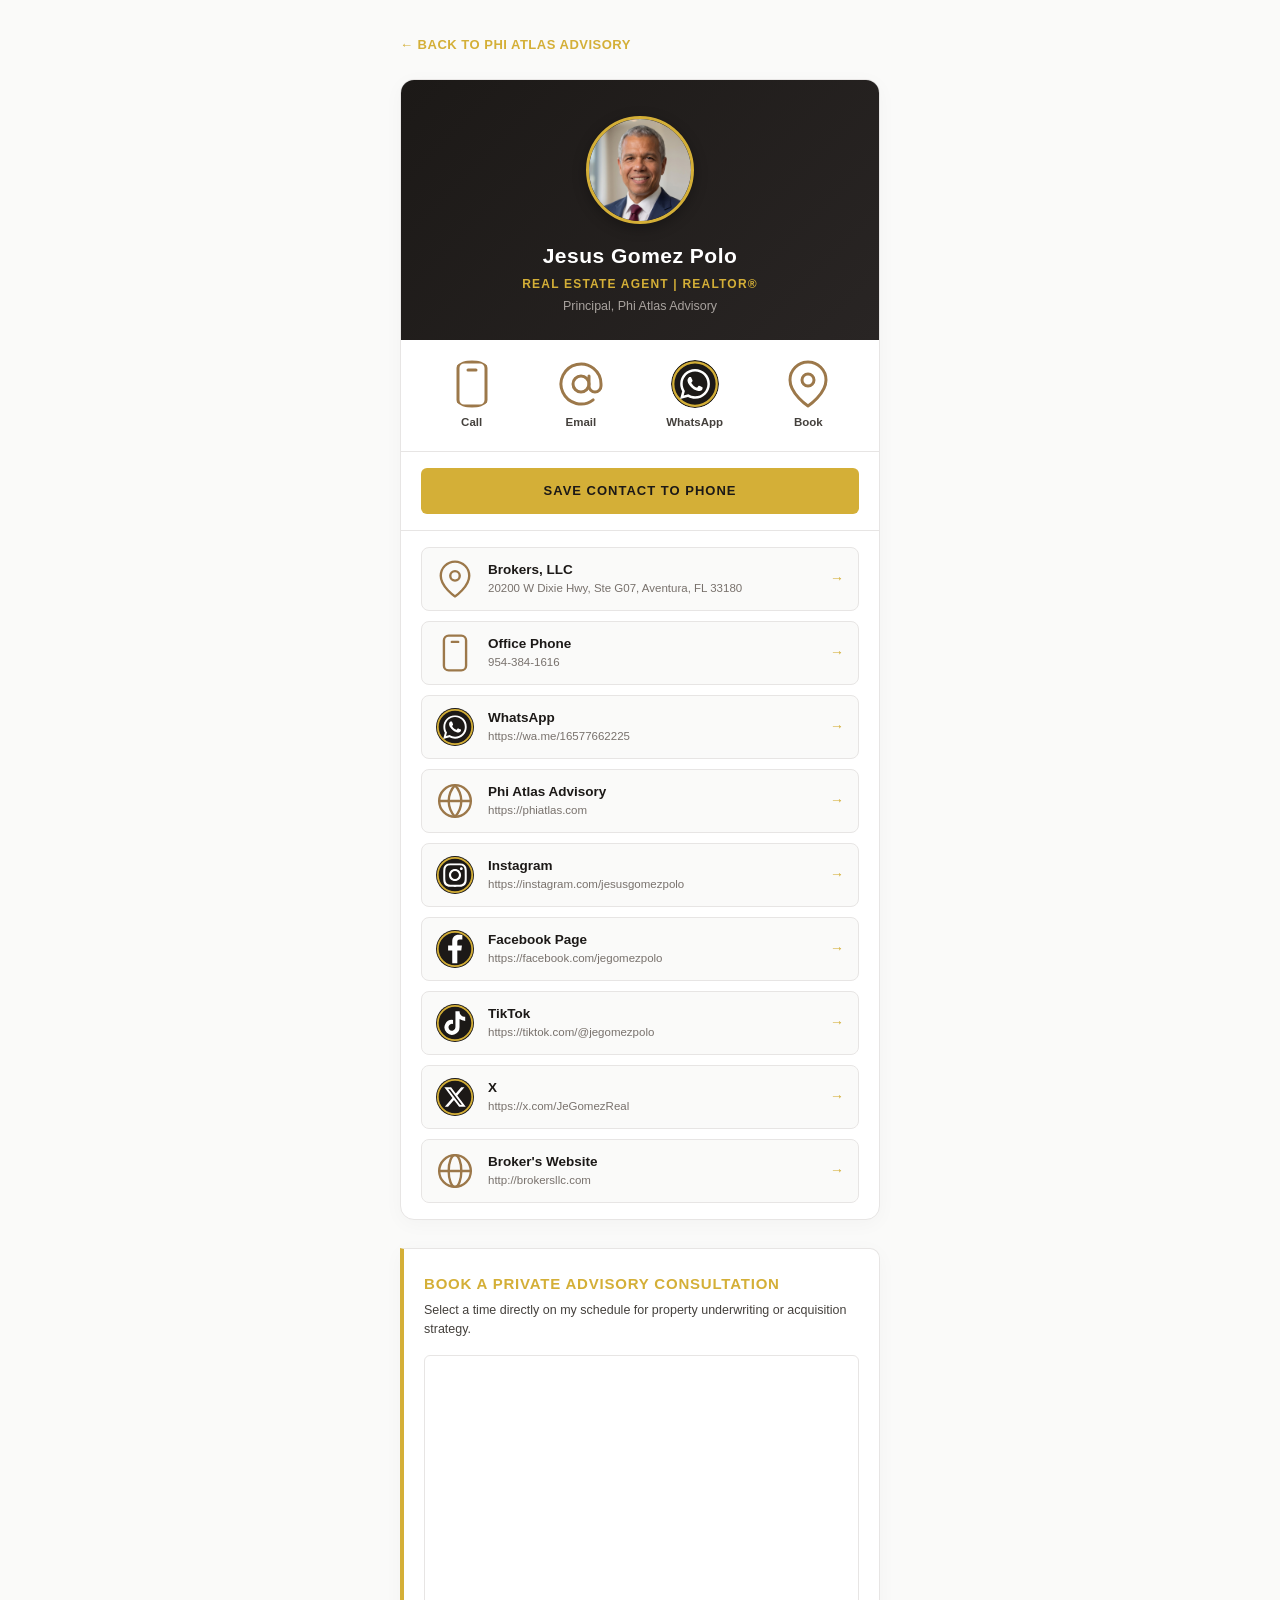
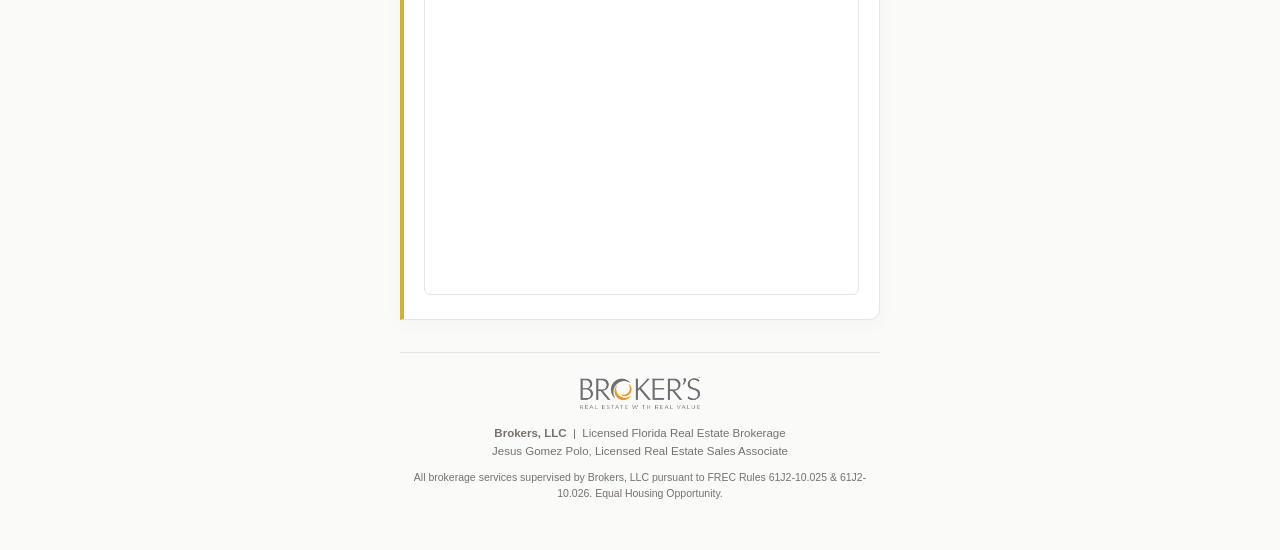
==== connect/index.html @ 371d4990 "Adding tabs, branded icons" ====
<!DOCTYPE html>
<html lang="en">
<head>
  <meta charset="UTF-8">
  <meta name="viewport" content="width=device-width, initial-scale=1.0">
  <title>Connect | Jesus Gomez Polo | Phi Atlas Advisory</title>
  <meta name="description" content="Digital business card and direct advisory consultation scheduling for Jesus Gomez Polo, Licensed Real Estate Sales Associate with Brokers, LLC.">

  <!-- ========================================== -->
  <!-- FAVICON & PLATFORM ASSET SUITE             -->
  <!-- ========================================== -->
  <link rel="icon" href="/favicon.ico" sizes="any">
  <link rel="icon" type="image/svg+xml" href="/favicon.svg">
  <link rel="icon" type="image/png" sizes="32x32" href="/favicon-32x32.png">
  <link rel="icon" type="image/png" sizes="16x16" href="/favicon-16x16.png">
  <link rel="apple-touch-icon" sizes="180x180" href="/apple-touch-icon.png">
  <link rel="manifest" href="/site.webmanifest">

  <style>
    /* ========================================== */
    /* THEME SYSTEM (LIGHT DEFAULT + AUTO DARK)   */
    /* ========================================== */
    :root {
      --color-gold: #D4AF37;
      --color-ochre: #9C784A;

      /* Light Theme (Default) */
      --bg-canvas: #FAFAF9;
      --bg-surface: #FFFFFF;
      --border-subtle: #E7E5E4;
      --border-card: #D6D3D1;
      --text-primary: #1C1917;
      --text-secondary: #44403C;
      --text-muted: #78716C;
      --logo-primary: #1C1917;
      --btn-outline-border: #D6D3D1;
    }

    @media (prefers-color-scheme: dark) {
      :root {
        --bg-canvas: #131110;
        --bg-surface: #1C1917;
        --border-subtle: #292524;
        --border-card: #44403C;
        --text-primary: #F5F5F4;
        --text-secondary: #D6D3D1;
        --text-muted: #A8A29E;
        --logo-primary: #FFFFFF;
        --btn-outline-border: #44403C;
      }
    }

    * {
      box-sizing: border-box;
      margin: 0;
      padding: 0;
    }

    body {
      font-family: -apple-system, BlinkMacSystemFont, 'Segoe UI', Roboto, Helvetica, Arial, sans-serif;
      background-color: var(--bg-canvas);
      color: var(--text-primary);
      line-height: 1.5;
      min-height: 100vh;
      display: flex;
      flex-direction: column;
      align-items: center;
      padding: 32px 16px 48px;
      transition: background-color 0.25s ease, color 0.25s ease;
    }

    .card-container {
      max-width: 480px;
      width: 100%;
    }

    /* Top Return Link */
    .nav-back {
      display: inline-flex;
      align-items: center;
      gap: 6px;
      font-size: 13px;
      font-weight: 600;
      color: var(--color-gold);
      text-decoration: none;
      margin-bottom: 24px;
      text-transform: uppercase;
      letter-spacing: 0.5px;
      transition: opacity 0.2s ease;
    }

    .nav-back:hover {
      opacity: 0.8;
    }

    /* BizCard Surface */
    .bizcard {
      background-color: var(--bg-surface);
      border: 1px solid var(--border-subtle);
      border-radius: 14px;
      overflow: hidden;
      box-shadow: 0 4px 20px rgba(0, 0, 0, 0.03);
      margin-bottom: 28px;
    }

    /* Header Profile Banner */
    .bizcard-header {
      background: linear-gradient(135deg, #1C1917 0%, #292524 100%);
      padding: 36px 20px 24px;
      text-align: center;
    }

    .avatar-wrapper {
      width: 108px;
      height: 108px;
      border-radius: 50%;
      border: 3px solid var(--color-gold);
      margin: 0 auto 16px;
      overflow: hidden;
      background-color: #1C1917;
      box-shadow: 0 4px 14px rgba(0, 0, 0, 0.3);
    }

    .avatar-img {
      width: 100%;
      height: 100%;
      object-fit: cover;
      display: block;
    }

    .profile-name {
      color: #FFFFFF;
      font-size: 21px;
      font-weight: 700;
      letter-spacing: 0.5px;
      margin-bottom: 4px;
    }

    .profile-title {
      color: var(--color-gold);
      font-size: 12px;
      text-transform: uppercase;
      letter-spacing: 1.2px;
      font-weight: 600;
    }

    .profile-sub {
      color: #A8A29E;
      font-size: 12.5px;
      margin-top: 4px;
    }

    /* Quick Actions */
    .quick-actions {
      display: flex;
      justify-content: space-around;
      padding: 20px 16px;
      border-bottom: 1px solid var(--border-subtle);
      background-color: var(--bg-surface);
    }

    .action-btn {
      display: flex;
      flex-direction: column;
      align-items: center;
      gap: 6px;
      text-decoration: none;
      color: var(--text-secondary);
      font-size: 11.5px;
      font-weight: 600;
    }

    .action-circle-icon {
      width: 48px;
      height: 48px;
      border-radius: 50%;
      object-fit: contain;
      display: block;
      transition: transform 0.2s ease;
    }

    .action-btn:hover .action-circle-icon {
      transform: translateY(-2px) scale(1.04);
    }

    /* Primary CTA Button */
    .cta-container {
      padding: 16px 20px;
      background-color: var(--bg-surface);
      border-bottom: 1px solid var(--border-subtle);
    }

    .btn-save-contact {
      display: flex;
      align-items: center;
      justify-content: center;
      width: 100%;
      padding: 13px;
      background-color: var(--color-gold);
      color: #1C1917;
      font-size: 13px;
      font-weight: 700;
      text-transform: uppercase;
      letter-spacing: 1px;
      text-decoration: none;
      border-radius: 6px;
      transition: background-color 0.2s ease, transform 0.2s ease;
    }

    .btn-save-contact:hover {
      background-color: #E2BC44;
      transform: translateY(-1px);
    }

    /* Structured Link List */
    .links-list {
      padding: 16px 20px;
      display: flex;
      flex-direction: column;
      gap: 10px;
    }

    .biz-link-row {
      display: flex;
      align-items: center;
      justify-content: space-between;
      padding: 12px 14px;
      background-color: var(--bg-canvas);
      border: 1px solid var(--border-subtle);
      border-radius: 8px;
      text-decoration: none;
      color: inherit;
      transition: all 0.2s ease;
    }

    .biz-link-row:hover {
      border-color: var(--color-gold);
      transform: translateX(2px);
    }

    .link-left {
      display: flex;
      align-items: center;
      gap: 14px;
    }

    .link-badge-icon {
      width: 38px;
      height: 38px;
      object-fit: contain;
      flex-shrink: 0;
      display: block;
    }

    .link-text-title {
      font-size: 13.5px;
      font-weight: 600;
      color: var(--text-primary);
    }

    .link-text-sub {
      font-size: 11.5px;
      color: var(--text-muted);
      word-break: break-all;
    }

    .link-arrow {
      color: var(--color-gold);
      font-size: 14px;
      font-weight: 700;
      margin-left: 8px;
    }

    /* Google Calendar Embed Section */
    .calendar-card {
      background-color: var(--bg-surface);
      border: 1px solid var(--border-subtle);
      border-left: 4px solid var(--color-gold);
      border-radius: 0 10px 10px 0;
      padding: 24px 20px;
      box-shadow: 0 4px 20px rgba(0, 0, 0, 0.03);
      margin-bottom: 32px;
    }

    .calendar-card h3 {
      font-size: 15px;
      color: var(--color-gold);
      letter-spacing: 0.8px;
      text-transform: uppercase;
      font-weight: 700;
      margin-bottom: 6px;
    }

    .calendar-card p {
      font-size: 12.5px;
      color: var(--text-secondary);
      margin-bottom: 16px;
    }

    .calendar-frame-box {
      width: 100%;
      height: 540px;
      border-radius: 6px;
      border: 1px solid var(--border-subtle);
      overflow: hidden;
      background-color: #FFFFFF;
    }

    .calendar-frame {
      width: 100%;
      height: 100%;
      border: none;
    }

    /* Statutory FREC Footer */
    footer {
      border-top: 1px solid var(--border-subtle);
      padding-top: 24px;
      font-size: 11.5px;
      color: var(--text-muted);
      text-align: center;
      line-height: 1.6;
    }

    .footer-broker-img {
      height: 32px;
      width: auto;
      margin-bottom: 10px;
      display: inline-block;
    }
  </style>
</head>
<body>

  <div class="card-container">
    
    <!-- Top Return Link -->
    <a href="/" class="nav-back">← Back to Phi Atlas Advisory</a>

    <!-- THE DIGITAL BIZCARD -->
    <div class="bizcard">
      
      <!-- Profile Header -->
      <div class="bizcard-header">
        <div class="avatar-wrapper">
          <img src="/headshot.jpeg" alt="Jesus Gomez Polo" class="avatar-img" onerror="this.style.display='none'">
        </div>
        <h1 class="profile-name">Jesus Gomez Polo</h1>
        <p class="profile-title">Real Estate Agent | REALTOR®</p>
        <p class="profile-sub">Principal, Phi Atlas Advisory</p>
      </div>

      <!-- Quick Action Buttons -->
      <div class="quick-actions">
        <a href="tel:+16577662225" class="action-btn">
          <img src="/icons/phone.svg" alt="Call" class="action-circle-icon">
          <span>Call</span>
        </a>
        <a href="mailto:jegomez@phiatlas.com" class="action-btn">
          <img src="/icons/email.svg" alt="Email" class="action-circle-icon">
          <span>Email</span>
        </a>
        <a href="https://wa.me/16577662225" target="_blank" rel="noopener" class="action-btn">
          <img src="/icons/wa.svg" alt="WhatsApp" class="action-circle-icon">
          <span>WhatsApp</span>
        </a>
        <a href="#calendar-booking" class="action-btn">
          <img src="/icons/address.svg" alt="Book" class="action-circle-icon">
          <span>Book</span>
        </a>
      </div>

      <!-- Integrated VCF Contact Download -->
      <div class="cta-container">
        <a href="data:text/vcard;charset=utf-8,BEGIN%3AVCARD%0AVERSION%3A3.0%0AFN%3AJesus%20Gomez%20Polo%0AORG%3APhi%20Atlas%20Advisory%3BBrokers%20LLC%0ATITLE%3ALicensed%20Real%20Estate%20Sales%20Associate%0ATEL%3BTYPE%3DCELL%3A%2B16577662225%0ATEL%3BTYPE%3DWORK%3A%2B19543841616%0AEMAIL%3Ajegomez%40phiatlas.com%0AURL%3Ahttps%3A%2F%2Fphiatlas.com%0AADR%3BTYPE%3DWORK%3A%3B%3B20200%20West%20Dixie%20Hwy%2C%20Suite%20G07%3BAventura%3BFL%3B33180%3BUSA%0AEND%3AVCARD" 
           download="Jesus_Gomez_Polo.vcf" 
           class="btn-save-contact">
          Save Contact to Phone
        </a>
      </div>

      <!-- Structured Information Links (SVGs) -->
      <div class="links-list">
        
        <!-- Broker Office Location -->
        <a href="https://maps.google.com/?q=20200+West+Dixie+Hwy+Suite+G07+Aventura+FL+33180" target="_blank" rel="noopener" class="biz-link-row">
          <div class="link-left">
            <img src="/icons/address.svg" alt="Location" class="link-badge-icon">
            <div>
              <div class="link-text-title">Brokers, LLC</div>
              <div class="link-text-sub">20200 W Dixie Hwy, Ste G07, Aventura, FL 33180</div>
            </div>
          </div>
          <span class="link-arrow">→</span>
        </a>

        <!-- Office Phone -->
        <a href="tel:+19543841616" class="biz-link-row">
          <div class="link-left">
            <img src="/icons/phone.svg" alt="Phone" class="link-badge-icon">
            <div>
              <div class="link-text-title">Office Phone</div>
              <div class="link-text-sub">954-384-1616</div>
            </div>
          </div>
          <span class="link-arrow">→</span>
        </a>

        <!-- WhatsApp Direct -->
        <a href="https://wa.me/16577662225" target="_blank" rel="noopener" class="biz-link-row">
          <div class="link-left">
            <img src="/icons/wa.svg" alt="WhatsApp" class="link-badge-icon">
            <div>
              <div class="link-text-title">WhatsApp</div>
              <div class="link-text-sub">https://wa.me/16577662225</div>
            </div>
          </div>
          <span class="link-arrow">→</span>
        </a>

        <!-- Main Advisory Website -->
        <a href="https://phiatlas.com" class="biz-link-row">
          <div class="link-left">
            <img src="/icons/web.svg" alt="Website" class="link-badge-icon">
            <div>
              <div class="link-text-title">Phi Atlas Advisory</div>
              <div class="link-text-sub">https://phiatlas.com</div>
            </div>
          </div>
          <span class="link-arrow">→</span>
        </a>

        <!-- Instagram -->
        <a href="https://instagram.com/jesusgomezpolo" target="_blank" rel="noopener" class="biz-link-row">
          <div class="link-left">
            <img src="/icons/ig.svg" alt="Instagram" class="link-badge-icon">
            <div>
              <div class="link-text-title">Instagram</div>
              <div class="link-text-sub">https://instagram.com/jesusgomezpolo</div>
            </div>
          </div>
          <span class="link-arrow">→</span>
        </a>

        <!-- Facebook Page -->
        <a href="https://facebook.com/jegomezpolo" target="_blank" rel="noopener" class="biz-link-row">
          <div class="link-left">
            <img src="/icons/fb.svg" alt="Facebook" class="link-badge-icon">
            <div>
              <div class="link-text-title">Facebook Page</div>
              <div class="link-text-sub">https://facebook.com/jegomezpolo</div>
            </div>
          </div>
          <span class="link-arrow">→</span>
        </a>

        <!-- TikTok -->
        <a href="https://tiktok.com/@jegomezpolo" target="_blank" rel="noopener" class="biz-link-row">
          <div class="link-left">
            <img src="/icons/tt.svg" alt="TikTok" class="link-badge-icon">
            <div>
              <div class="link-text-title">TikTok</div>
              <div class="link-text-sub">https://tiktok.com/@jegomezpolo</div>
            </div>
          </div>
          <span class="link-arrow">→</span>
        </a>

        <!-- X (formerly Twitter) -->
        <a href="https://x.com/JeGomezReal" target="_blank" rel="noopener" class="biz-link-row">
          <div class="link-left">
            <img src="/icons/X.svg" alt="X" class="link-badge-icon">
            <div>
              <div class="link-text-title">X</div>
              <div class="link-text-sub">https://x.com/JeGomezReal</div>
            </div>
          </div>
          <span class="link-arrow">→</span>
        </a>

        <!-- Broker's Corporate Website -->
        <a href="http://brokersllc.com" target="_blank" rel="noopener" class="biz-link-row">
          <div class="link-left">
            <img src="/icons/web2.svg" alt="Broker's Corporate Site" class="link-badge-icon">
            <div>
              <div class="link-text-title">Broker's Website</div>
              <div class="link-text-sub">http://brokersllc.com</div>
            </div>
          </div>
          <span class="link-arrow">→</span>
        </a>

      </div>
    </div>

    <!-- CALENDAR BOOKING INTEGRATION -->
    <div id="calendar-booking" class="calendar-card">
      <h3>Book a Private Advisory Consultation</h3>
      <p>Select a time directly on my schedule for property underwriting or acquisition strategy.</p>
      <div class="calendar-frame-box">
        <!-- Replace src with your Google Calendar Appointment Schedule share link -->
        <iframe 
          src="https://calendar.google.com/calendar/appointments/schedules/AcZssZ0o_replace_with_your_actual_schedule_id?gv=true" 
          class="calendar-frame" 
          loading="lazy">
        </iframe>
      </div>
    </div>

    <!-- FREC STATUTORY COMPLIANCE FOOTER -->
    <footer>
      <img src="/broker-logo.png" alt="Brokers LLC Logo" class="footer-broker-img">
      <p><strong>Brokers, LLC</strong> &nbsp;|&nbsp; Licensed Florida Real Estate Brokerage</p>
      <p>Jesus Gomez Polo, Licensed Real Estate Sales Associate</p>
      <p style="font-size: 10.5px; margin-top: 8px;">
        All brokerage services supervised by Brokers, LLC pursuant to FREC Rules 61J2-10.025 &amp; 61J2-10.026. Equal Housing Opportunity.
      </p>
    </footer>

  </div>

</body>
</html>
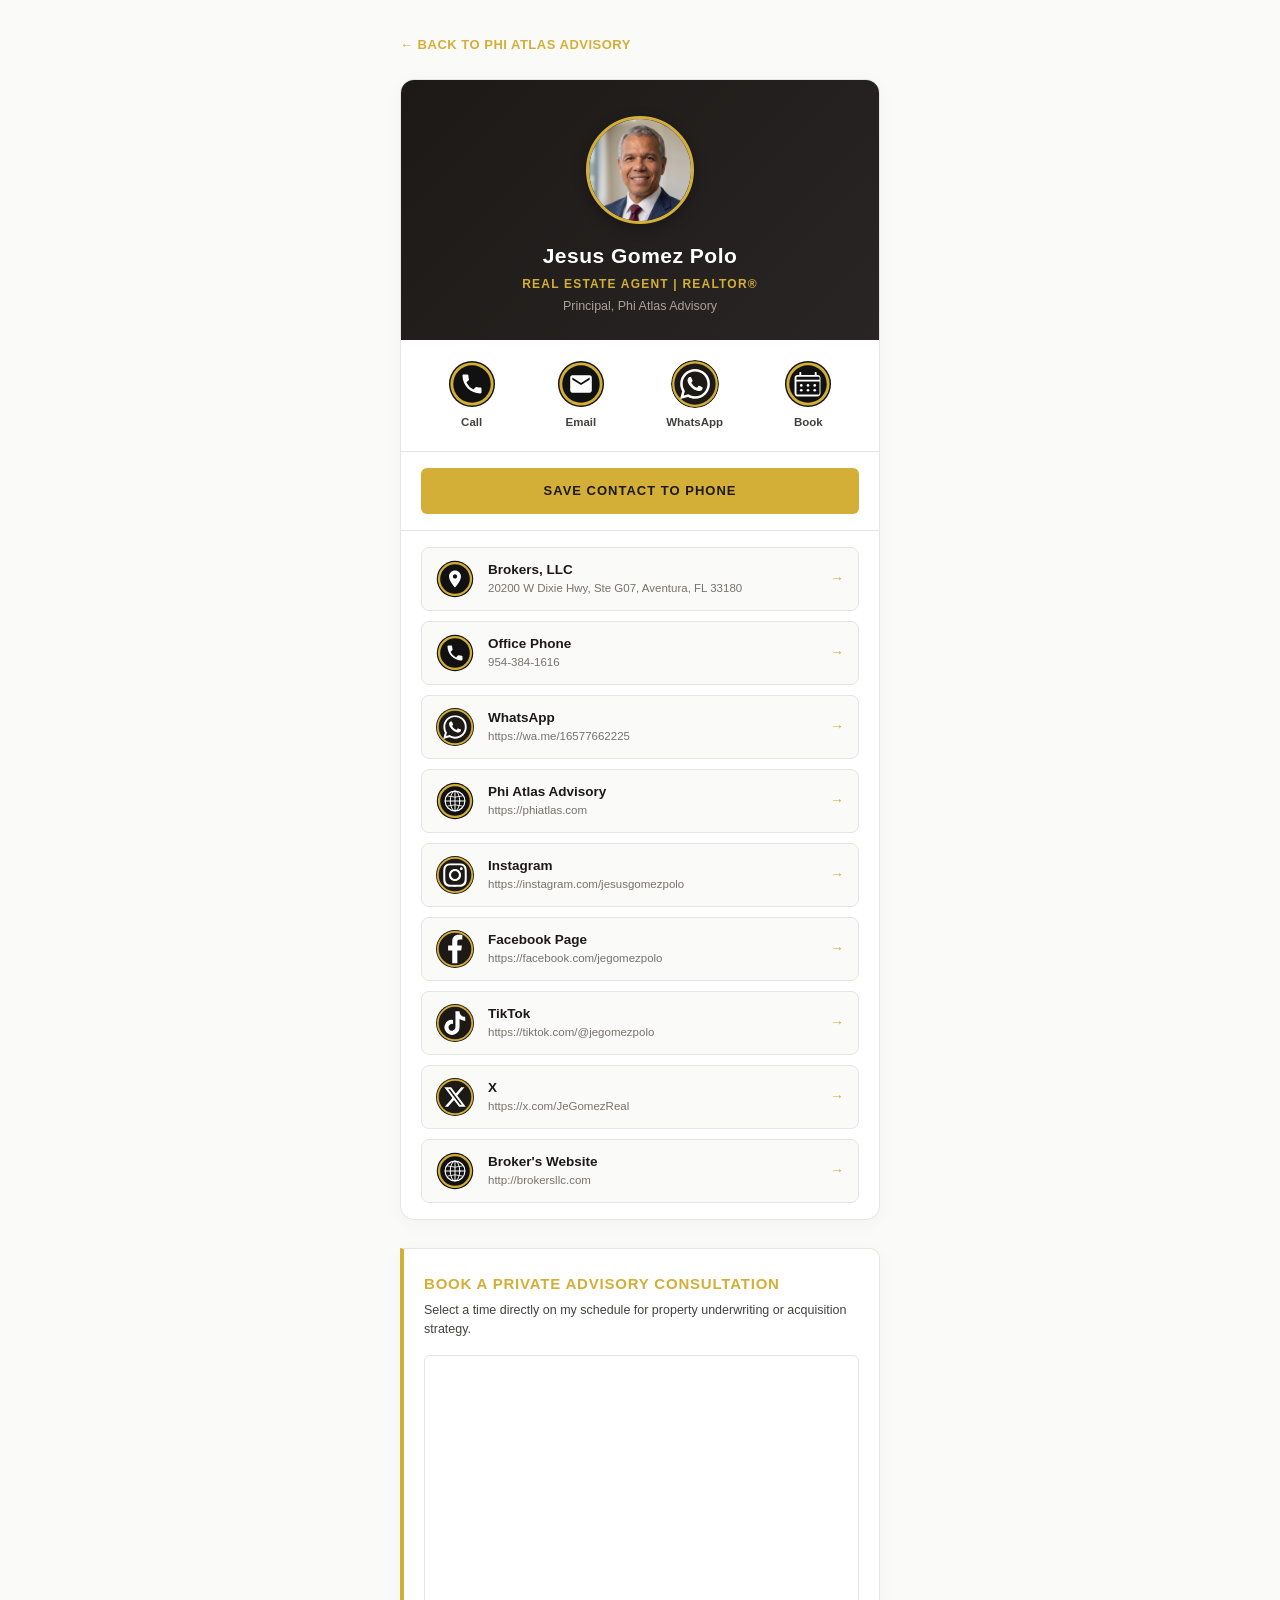
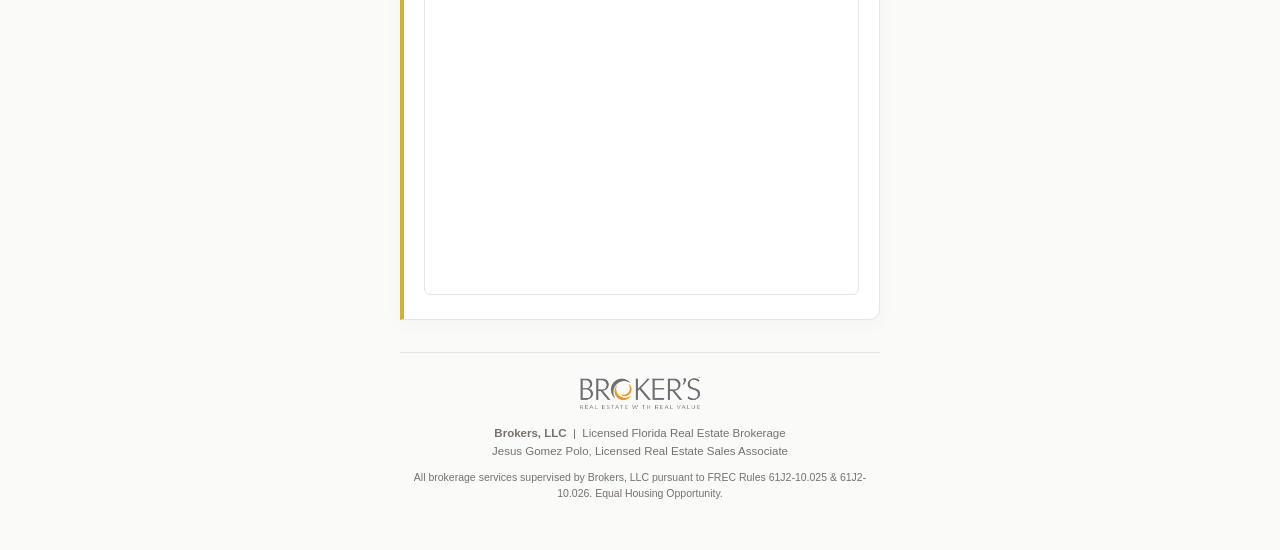
==== commit f14cded8: "Corrected contact icons, and minor errors" ====
--- a/connect/index.html
+++ b/connect/index.html
@@ -365,7 +365,7 @@
           <span>WhatsApp</span>
         </a>
         <a href="#calendar-booking" class="action-btn">
-          <img src="/icons/address.svg" alt="Book" class="action-circle-icon">
+          <img src="/icons/calendar.svg" alt="Book" class="action-circle-icon">
           <span>Book</span>
         </a>
       </div>
@@ -481,7 +481,7 @@
         <!-- Broker's Corporate Website -->
         <a href="http://brokersllc.com" target="_blank" rel="noopener" class="biz-link-row">
           <div class="link-left">
-            <img src="/icons/web2.svg" alt="Broker's Corporate Site" class="link-badge-icon">
+            <img src="/icons/web.svg" alt="Broker's Corporate Site" class="link-badge-icon">
             <div>
               <div class="link-text-title">Broker's Website</div>
               <div class="link-text-sub">http://brokersllc.com</div>
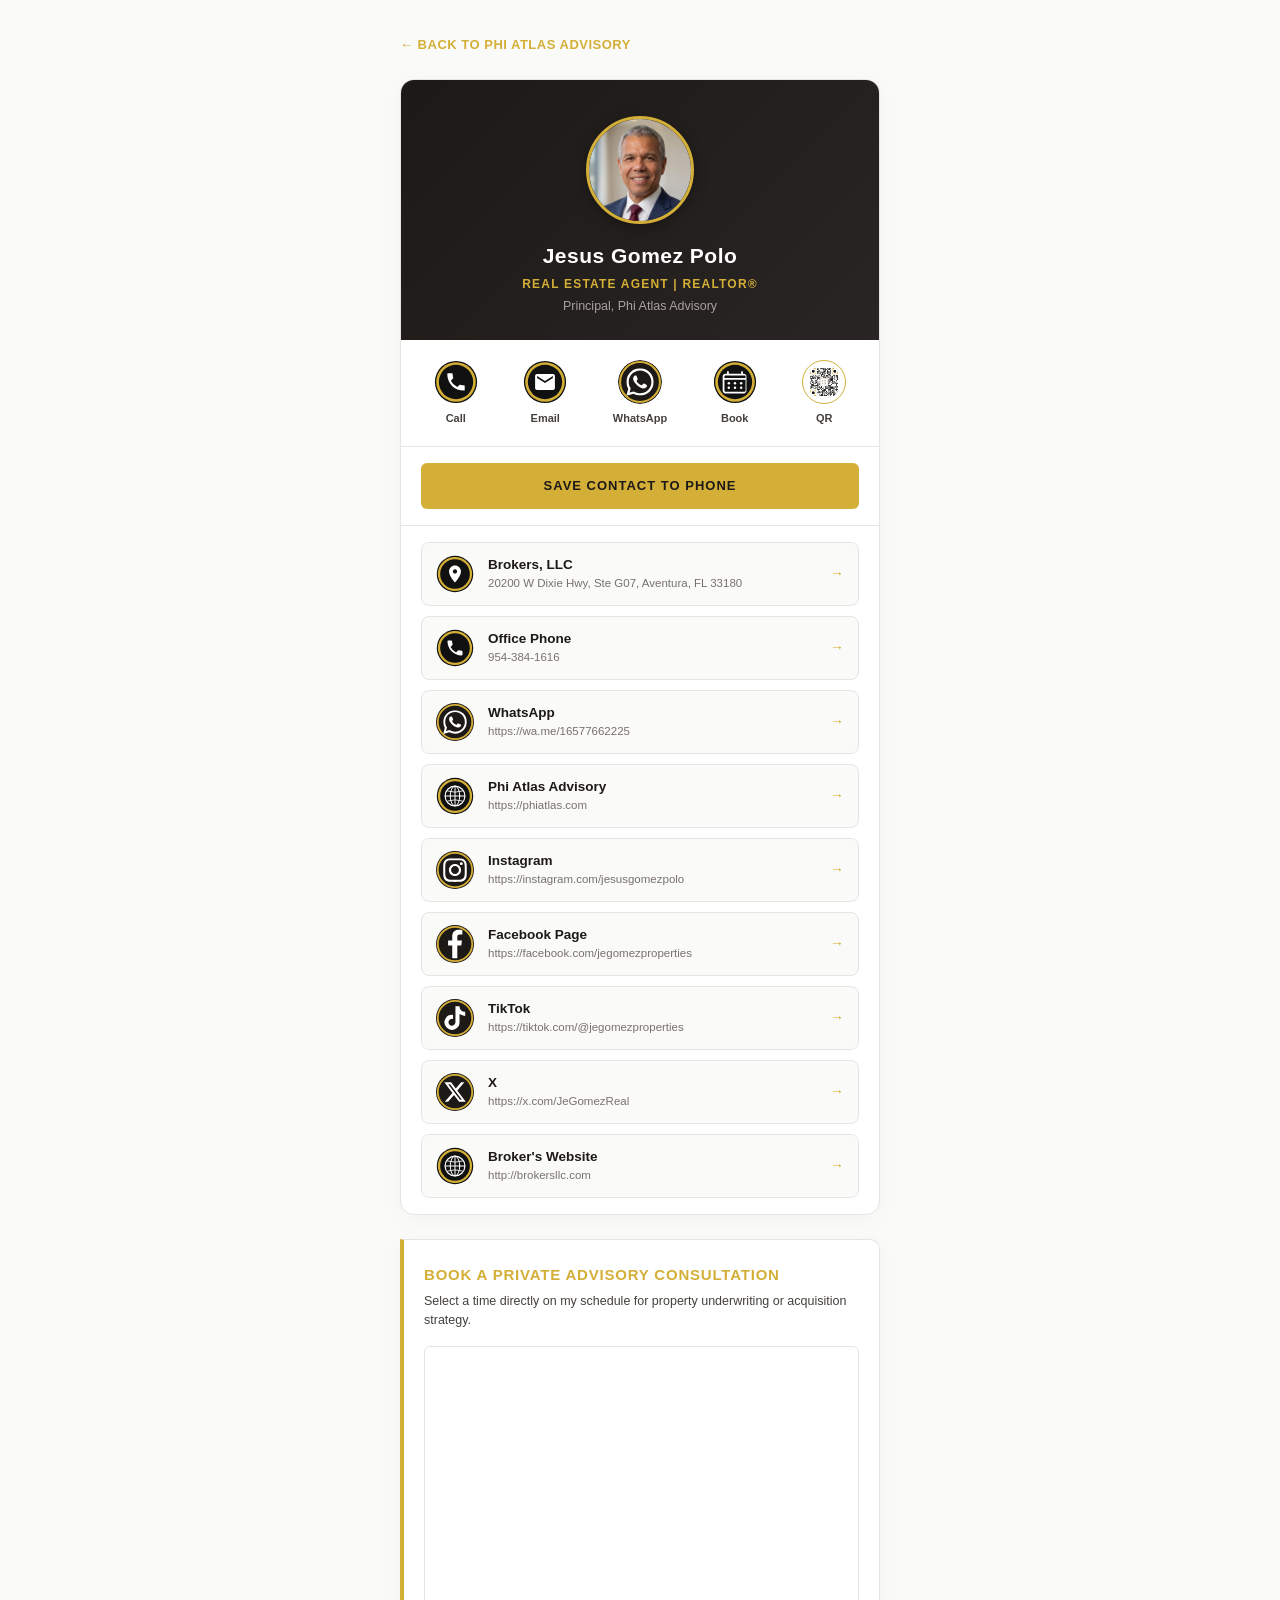
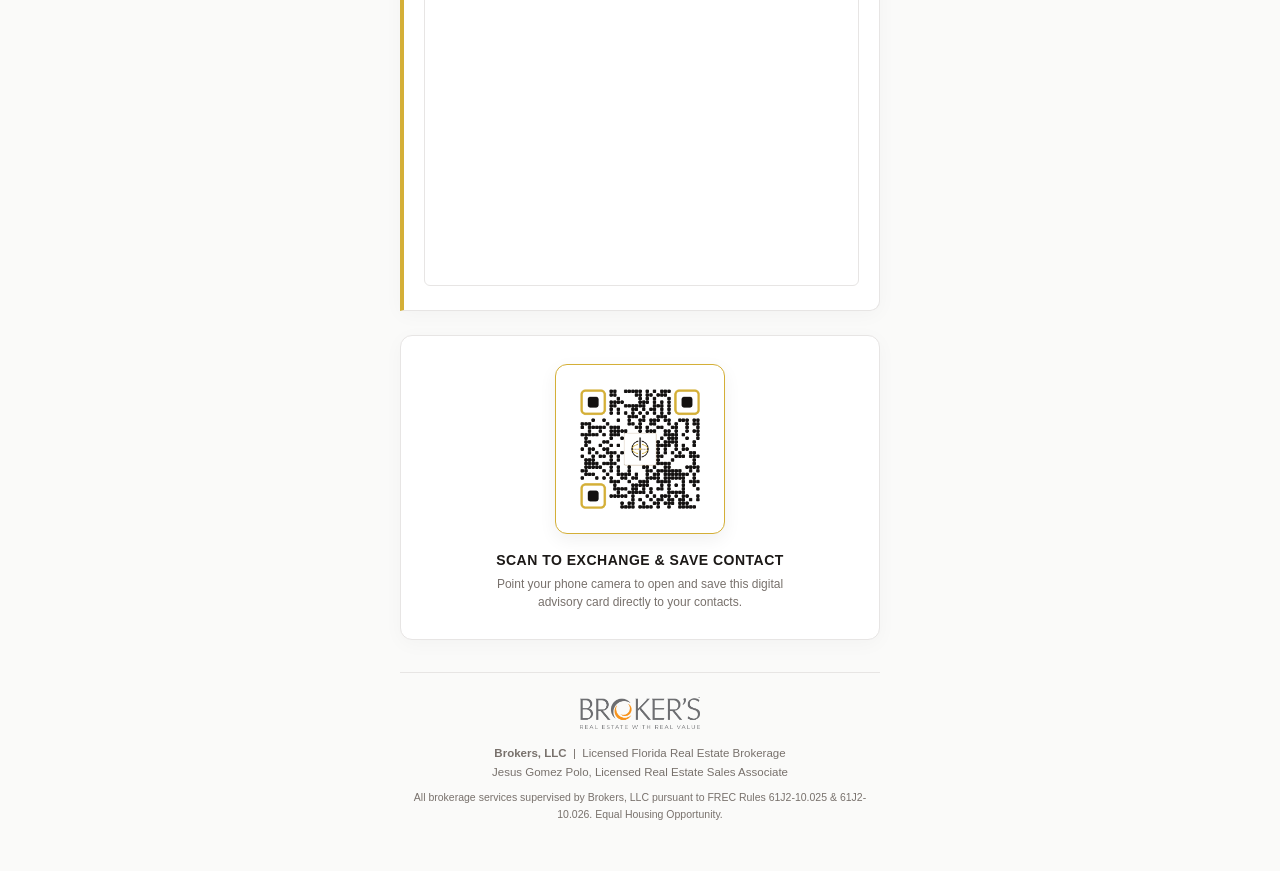
==== commit 54dce4b8: "Adding the QR code" ====
--- a/connect/index.html
+++ b/connect/index.html
@@ -56,6 +56,10 @@
       padding: 0;
     }
 
+    html {
+      scroll-behavior: smooth;
+    }
+
     body {
       font-family: -apple-system, BlinkMacSystemFont, 'Segoe UI', Roboto, Helvetica, Arial, sans-serif;
       background-color: var(--bg-canvas);
@@ -100,7 +104,7 @@
       border-radius: 14px;
       overflow: hidden;
       box-shadow: 0 4px 20px rgba(0, 0, 0, 0.03);
-      margin-bottom: 28px;
+      margin-bottom: 24px;
     }
 
     /* Header Profile Banner */
@@ -154,7 +158,7 @@
     .quick-actions {
       display: flex;
       justify-content: space-around;
-      padding: 20px 16px;
+      padding: 20px 10px;
       border-bottom: 1px solid var(--border-subtle);
       background-color: var(--bg-surface);
     }
@@ -166,13 +170,13 @@
       gap: 6px;
       text-decoration: none;
       color: var(--text-secondary);
-      font-size: 11.5px;
+      font-size: 11px;
       font-weight: 600;
     }
 
     .action-circle-icon {
-      width: 48px;
-      height: 48px;
+      width: 44px;
+      height: 44px;
       border-radius: 50%;
       object-fit: contain;
       display: block;
@@ -279,7 +283,7 @@
       border-radius: 0 10px 10px 0;
       padding: 24px 20px;
       box-shadow: 0 4px 20px rgba(0, 0, 0, 0.03);
-      margin-bottom: 32px;
+      margin-bottom: 24px;
     }
 
     .calendar-card h3 {
@@ -310,6 +314,53 @@
       width: 100%;
       height: 100%;
       border: none;
+    }
+
+    /* Dedicated QR Code Share Card */
+    .qr-share-card {
+      background-color: var(--bg-surface);
+      border: 1px solid var(--border-subtle);
+      border-radius: 12px;
+      padding: 28px 20px;
+      text-align: center;
+      box-shadow: 0 4px 20px rgba(0, 0, 0, 0.03);
+      margin-bottom: 32px;
+      display: flex;
+      flex-direction: column;
+      align-items: center;
+    }
+
+    .qr-frame-box {
+      width: 170px;
+      height: 170px;
+      padding: 10px;
+      background-color: #FFFFFF;
+      border: 1.5px solid var(--color-gold);
+      border-radius: 12px;
+      box-shadow: 0 6px 18px rgba(0, 0, 0, 0.06);
+      margin-bottom: 16px;
+    }
+
+    .qr-image {
+      width: 100%;
+      height: 100%;
+      object-fit: contain;
+      display: block;
+    }
+
+    .qr-title {
+      font-size: 14px;
+      font-weight: 700;
+      color: var(--text-primary);
+      letter-spacing: 0.5px;
+      text-transform: uppercase;
+      margin-bottom: 4px;
+    }
+
+    .qr-subtitle {
+      font-size: 12px;
+      color: var(--text-muted);
+      max-width: 320px;
     }
 
     /* Statutory FREC Footer */
@@ -368,6 +419,10 @@
           <img src="/icons/calendar.svg" alt="Book" class="action-circle-icon">
           <span>Book</span>
         </a>
+        <a href="#qr-section" class="action-btn">
+          <img src="/icons/qr-connect.png" alt="Share QR" class="action-circle-icon" style="border: 1px solid var(--color-gold); padding: 4px; background: #fff;">
+          <span>QR</span>
+        </a>
       </div>
 
       <!-- Integrated VCF Contact Download -->
@@ -443,24 +498,24 @@
         </a>
 
         <!-- Facebook Page -->
-        <a href="https://facebook.com/jegomezpolo" target="_blank" rel="noopener" class="biz-link-row">
+        <a href="https://www.facebook.com/jegomezproperties" target="_blank" rel="noopener" class="biz-link-row">
           <div class="link-left">
             <img src="/icons/fb.svg" alt="Facebook" class="link-badge-icon">
             <div>
               <div class="link-text-title">Facebook Page</div>
-              <div class="link-text-sub">https://facebook.com/jegomezpolo</div>
+              <div class="link-text-sub">https://facebook.com/jegomezproperties</div>
             </div>
           </div>
           <span class="link-arrow">→</span>
         </a>
 
         <!-- TikTok -->
-        <a href="https://tiktok.com/@jegomezpolo" target="_blank" rel="noopener" class="biz-link-row">
+        <a href="https://www.tiktok.com/@jegomezproperties" target="_blank" rel="noopener" class="biz-link-row">
           <div class="link-left">
             <img src="/icons/tt.svg" alt="TikTok" class="link-badge-icon">
             <div>
               <div class="link-text-title">TikTok</div>
-              <div class="link-text-sub">https://tiktok.com/@jegomezpolo</div>
+              <div class="link-text-sub">https://tiktok.com/@jegomezproperties</div>
             </div>
           </div>
           <span class="link-arrow">→</span>
@@ -498,13 +553,21 @@
       <h3>Book a Private Advisory Consultation</h3>
       <p>Select a time directly on my schedule for property underwriting or acquisition strategy.</p>
       <div class="calendar-frame-box">
-        <!-- Replace src with your Google Calendar Appointment Schedule share link -->
         <iframe 
-          src="https://calendar.google.com/calendar/appointments/schedules/AcZssZ0o_replace_with_your_actual_schedule_id?gv=true" 
+          src="https://calendar.google.com/calendar/appointments/schedules/AcZssZ3eIXLvlV2OmLWLk4oI3zpPoUa1xPjPFla3DcuqtXv2k3Z3VxcMPwS11rWQcwgeXMACYd0amiSx?gv=true" 
           class="calendar-frame" 
           loading="lazy">
         </iframe>
       </div>
+    </div>
+
+    <!-- DEDICATED QR CODE SHARE CARD -->
+    <div id="qr-section" class="qr-share-card">
+      <div class="qr-frame-box">
+        <img src="/icons/qr-connect.png" alt="Scan to Connect" class="qr-image">
+      </div>
+      <h3 class="qr-title">Scan to Exchange & Save Contact</h3>
+      <p class="qr-subtitle">Point your phone camera to open and save this digital advisory card directly to your contacts.</p>
     </div>
 
     <!-- FREC STATUTORY COMPLIANCE FOOTER -->
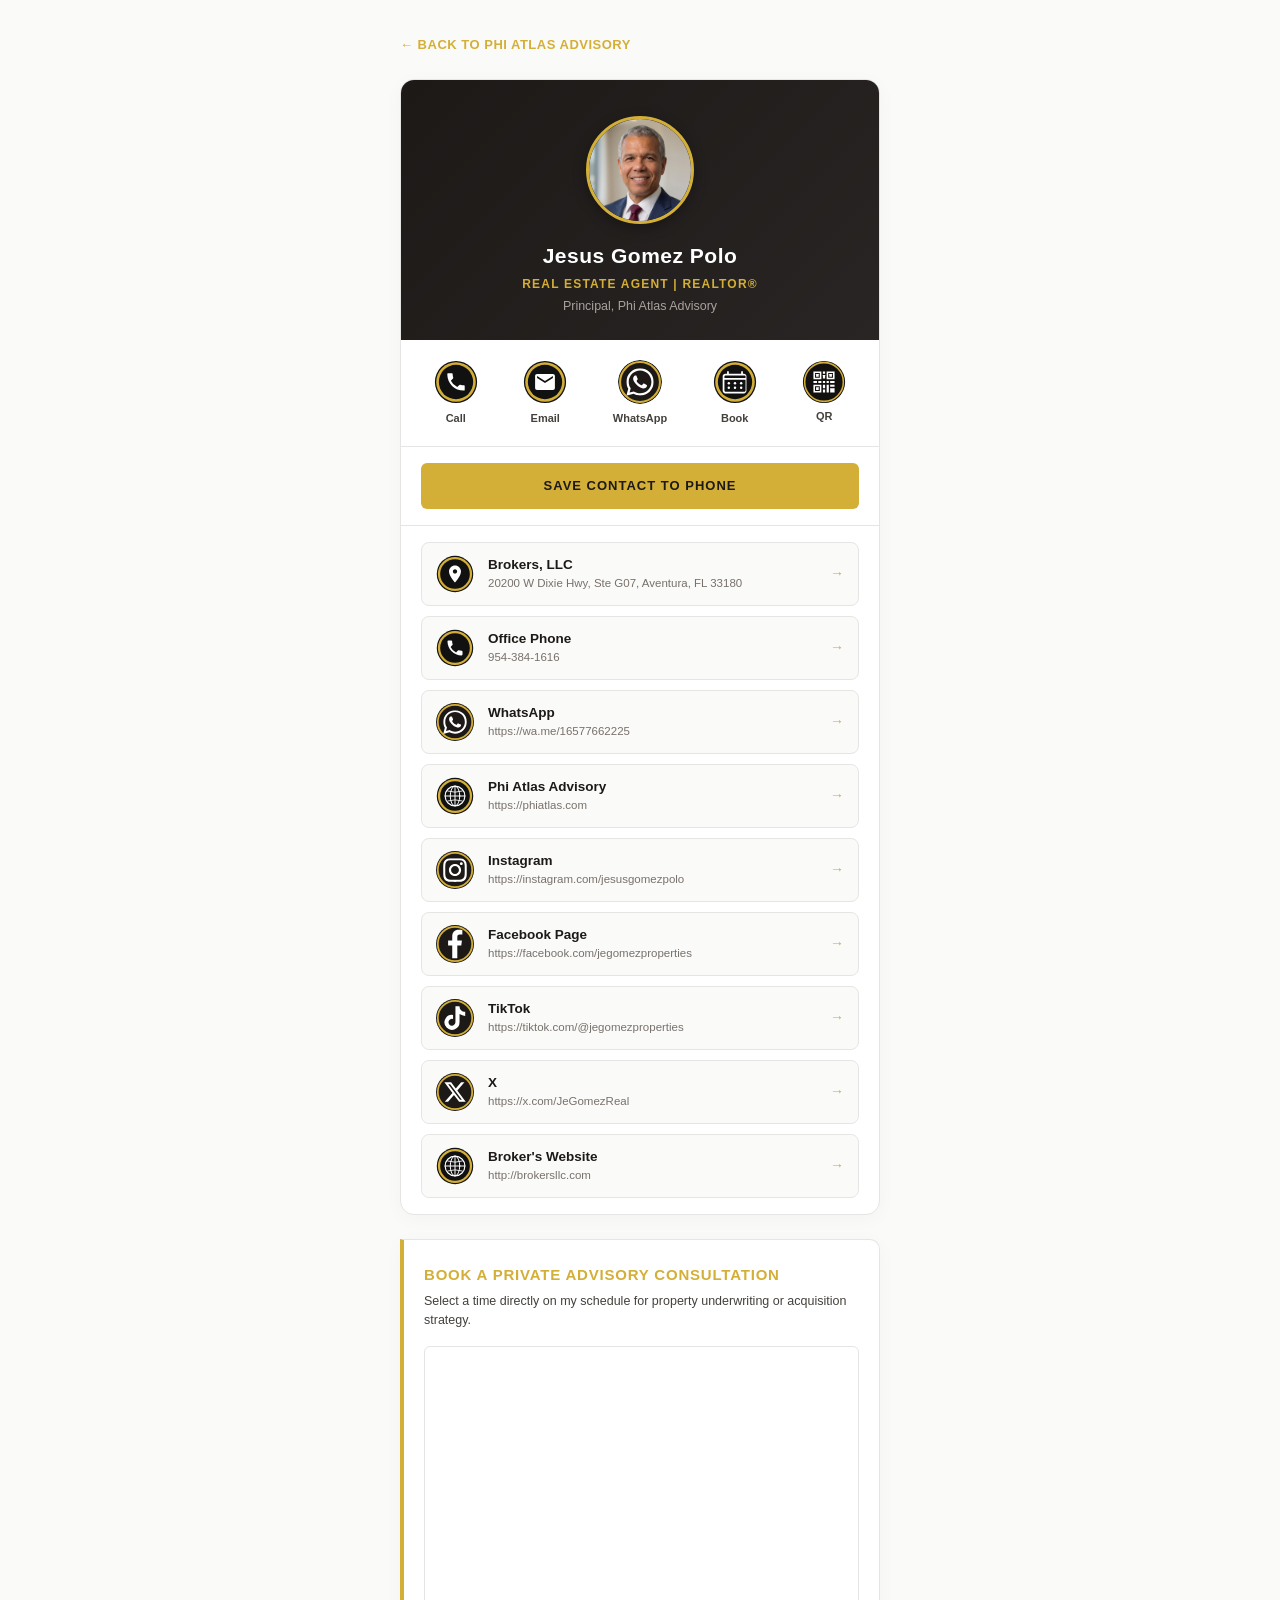
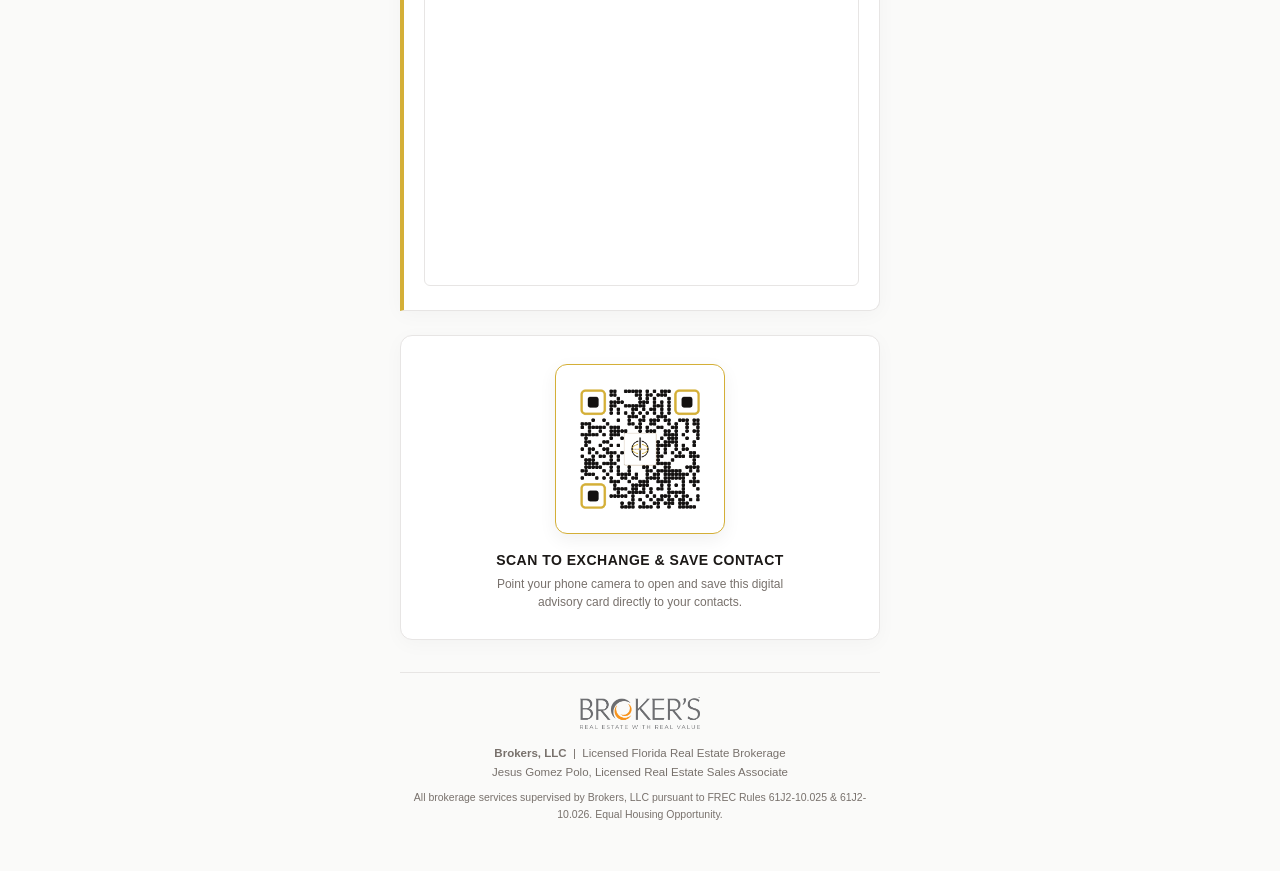
==== commit 110fe43e: "Correcting the QR code" ====
--- a/connect/index.html
+++ b/connect/index.html
@@ -6,9 +6,7 @@
   <title>Connect | Jesus Gomez Polo | Phi Atlas Advisory</title>
   <meta name="description" content="Digital business card and direct advisory consultation scheduling for Jesus Gomez Polo, Licensed Real Estate Sales Associate with Brokers, LLC.">
 
-  <!-- ========================================== -->
-  <!-- FAVICON & PLATFORM ASSET SUITE             -->
-  <!-- ========================================== -->
+  <!-- FAVICON & PLATFORM ASSET SUITE -->
   <link rel="icon" href="/favicon.ico" sizes="any">
   <link rel="icon" type="image/svg+xml" href="/favicon.svg">
   <link rel="icon" type="image/png" sizes="32x32" href="/favicon-32x32.png">
@@ -17,9 +15,6 @@
   <link rel="manifest" href="/site.webmanifest">
 
   <style>
-    /* ========================================== */
-    /* THEME SYSTEM (LIGHT DEFAULT + AUTO DARK)   */
-    /* ========================================== */
     :root {
       --color-gold: #D4AF37;
       --color-ochre: #9C784A;
@@ -78,7 +73,6 @@
       width: 100%;
     }
 
-    /* Top Return Link */
     .nav-back {
       display: inline-flex;
       align-items: center;
@@ -97,7 +91,6 @@
       opacity: 0.8;
     }
 
-    /* BizCard Surface */
     .bizcard {
       background-color: var(--bg-surface);
       border: 1px solid var(--border-subtle);
@@ -107,7 +100,6 @@
       margin-bottom: 24px;
     }
 
-    /* Header Profile Banner */
     .bizcard-header {
       background: linear-gradient(135deg, #1C1917 0%, #292524 100%);
       padding: 36px 20px 24px;
@@ -154,7 +146,6 @@
       margin-top: 4px;
     }
 
-    /* Quick Actions */
     .quick-actions {
       display: flex;
       justify-content: space-around;
@@ -172,6 +163,10 @@
       color: var(--text-secondary);
       font-size: 11px;
       font-weight: 600;
+      background: none;
+      border: none;
+      cursor: pointer;
+      font-family: inherit;
     }
 
     .action-circle-icon {
@@ -187,7 +182,6 @@
       transform: translateY(-2px) scale(1.04);
     }
 
-    /* Primary CTA Button */
     .cta-container {
       padding: 16px 20px;
       background-color: var(--bg-surface);
@@ -216,7 +210,6 @@
       transform: translateY(-1px);
     }
 
-    /* Structured Link List */
     .links-list {
       padding: 16px 20px;
       display: flex;
@@ -275,7 +268,6 @@
       margin-left: 8px;
     }
 
-    /* Google Calendar Embed Section */
     .calendar-card {
       background-color: var(--bg-surface);
       border: 1px solid var(--border-subtle);
@@ -316,7 +308,6 @@
       border: none;
     }
 
-    /* Dedicated QR Code Share Card */
     .qr-share-card {
       background-color: var(--bg-surface);
       border: 1px solid var(--border-subtle);
@@ -363,7 +354,90 @@
       max-width: 320px;
     }
 
-    /* Statutory FREC Footer */
+    /* Floating QR Modal */
+    .modal-overlay {
+      position: fixed;
+      top: 0;
+      left: 0;
+      width: 100vw;
+      height: 100vh;
+      background-color: rgba(19, 17, 16, 0.85);
+      backdrop-filter: blur(6px);
+      display: flex;
+      align-items: center;
+      justify-content: center;
+      z-index: 1000;
+      opacity: 0;
+      visibility: hidden;
+      transition: opacity 0.25s ease, visibility 0.25s ease;
+      padding: 20px;
+    }
+
+    .modal-overlay.active {
+      opacity: 1;
+      visibility: visible;
+    }
+
+    .modal-window {
+      background-color: var(--bg-surface);
+      border: 1.5px solid var(--color-gold);
+      border-radius: 16px;
+      padding: 32px 24px 28px;
+      max-width: 340px;
+      width: 100%;
+      text-align: center;
+      position: relative;
+      box-shadow: 0 20px 40px rgba(0, 0, 0, 0.4);
+      transform: scale(0.92);
+      transition: transform 0.25s ease;
+    }
+
+    .modal-overlay.active .modal-window {
+      transform: scale(1);
+    }
+
+    .modal-close {
+      position: absolute;
+      top: 12px;
+      right: 14px;
+      background: none;
+      border: none;
+      font-size: 24px;
+      line-height: 1;
+      color: var(--text-muted);
+      cursor: pointer;
+      transition: color 0.2s ease;
+    }
+
+    .modal-close:hover {
+      color: var(--color-gold);
+    }
+
+    .modal-qr-frame {
+      width: 200px;
+      height: 200px;
+      margin: 0 auto 18px;
+      padding: 10px;
+      background-color: #FFFFFF;
+      border: 1px solid var(--border-subtle);
+      border-radius: 12px;
+    }
+
+    .modal-title {
+      font-size: 15px;
+      font-weight: 700;
+      color: var(--text-primary);
+      text-transform: uppercase;
+      letter-spacing: 0.6px;
+      margin-bottom: 6px;
+    }
+
+    .modal-sub {
+      font-size: 12px;
+      color: var(--text-muted);
+      line-height: 1.4;
+    }
+
     footer {
       border-top: 1px solid var(--border-subtle);
       padding-top: 24px;
@@ -384,8 +458,6 @@
 <body>
 
   <div class="card-container">
-    
-    <!-- Top Return Link -->
     <a href="/" class="nav-back">← Back to Phi Atlas Advisory</a>
 
     <!-- THE DIGITAL BIZCARD -->
@@ -419,10 +491,10 @@
           <img src="/icons/calendar.svg" alt="Book" class="action-circle-icon">
           <span>Book</span>
         </a>
-        <a href="#qr-section" class="action-btn">
-          <img src="/icons/qr-connect.png" alt="Share QR" class="action-circle-icon" style="border: 1px solid var(--color-gold); padding: 4px; background: #fff;">
+        <button type="button" class="action-btn" id="open-qr-btn">
+          <img src="/icons/qr.svg" alt="Show QR" class="action-circle-icon">
           <span>QR</span>
-        </a>
+        </button>
       </div>
 
       <!-- Integrated VCF Contact Download -->
@@ -434,10 +506,8 @@
         </a>
       </div>
 
-      <!-- Structured Information Links (SVGs) -->
+      <!-- Structured Information Links -->
       <div class="links-list">
-        
-        <!-- Broker Office Location -->
         <a href="https://maps.google.com/?q=20200+West+Dixie+Hwy+Suite+G07+Aventura+FL+33180" target="_blank" rel="noopener" class="biz-link-row">
           <div class="link-left">
             <img src="/icons/address.svg" alt="Location" class="link-badge-icon">
@@ -449,7 +519,6 @@
           <span class="link-arrow">→</span>
         </a>
 
-        <!-- Office Phone -->
         <a href="tel:+19543841616" class="biz-link-row">
           <div class="link-left">
             <img src="/icons/phone.svg" alt="Phone" class="link-badge-icon">
@@ -461,7 +530,6 @@
           <span class="link-arrow">→</span>
         </a>
 
-        <!-- WhatsApp Direct -->
         <a href="https://wa.me/16577662225" target="_blank" rel="noopener" class="biz-link-row">
           <div class="link-left">
             <img src="/icons/wa.svg" alt="WhatsApp" class="link-badge-icon">
@@ -473,7 +541,6 @@
           <span class="link-arrow">→</span>
         </a>
 
-        <!-- Main Advisory Website -->
         <a href="https://phiatlas.com" class="biz-link-row">
           <div class="link-left">
             <img src="/icons/web.svg" alt="Website" class="link-badge-icon">
@@ -485,7 +552,6 @@
           <span class="link-arrow">→</span>
         </a>
 
-        <!-- Instagram -->
         <a href="https://instagram.com/jesusgomezpolo" target="_blank" rel="noopener" class="biz-link-row">
           <div class="link-left">
             <img src="/icons/ig.svg" alt="Instagram" class="link-badge-icon">
@@ -497,7 +563,6 @@
           <span class="link-arrow">→</span>
         </a>
 
-        <!-- Facebook Page -->
         <a href="https://www.facebook.com/jegomezproperties" target="_blank" rel="noopener" class="biz-link-row">
           <div class="link-left">
             <img src="/icons/fb.svg" alt="Facebook" class="link-badge-icon">
@@ -509,7 +574,6 @@
           <span class="link-arrow">→</span>
         </a>
 
-        <!-- TikTok -->
         <a href="https://www.tiktok.com/@jegomezproperties" target="_blank" rel="noopener" class="biz-link-row">
           <div class="link-left">
             <img src="/icons/tt.svg" alt="TikTok" class="link-badge-icon">
@@ -521,7 +585,6 @@
           <span class="link-arrow">→</span>
         </a>
 
-        <!-- X (formerly Twitter) -->
         <a href="https://x.com/JeGomezReal" target="_blank" rel="noopener" class="biz-link-row">
           <div class="link-left">
             <img src="/icons/X.svg" alt="X" class="link-badge-icon">
@@ -533,7 +596,6 @@
           <span class="link-arrow">→</span>
         </a>
 
-        <!-- Broker's Corporate Website -->
         <a href="http://brokersllc.com" target="_blank" rel="noopener" class="biz-link-row">
           <div class="link-left">
             <img src="/icons/web.svg" alt="Broker's Corporate Site" class="link-badge-icon">
@@ -544,7 +606,6 @@
           </div>
           <span class="link-arrow">→</span>
         </a>
-
       </div>
     </div>
 
@@ -561,12 +622,12 @@
       </div>
     </div>
 
-    <!-- DEDICATED QR CODE SHARE CARD -->
+    <!-- INLINE QR CODE SHARE CARD -->
     <div id="qr-section" class="qr-share-card">
       <div class="qr-frame-box">
         <img src="/icons/qr-connect.png" alt="Scan to Connect" class="qr-image">
       </div>
-      <h3 class="qr-title">Scan to Exchange & Save Contact</h3>
+      <h3 class="qr-title">Scan to Exchange &amp; Save Contact</h3>
       <p class="qr-subtitle">Point your phone camera to open and save this digital advisory card directly to your contacts.</p>
     </div>
 
@@ -582,5 +643,45 @@
 
   </div>
 
+  <!-- FLOATING LUXURY MODAL -->
+  <div class="modal-overlay" id="qr-modal" role="dialog" aria-modal="true" aria-labelledby="modal-qr-title">
+    <div class="modal-window">
+      <button type="button" class="modal-close" id="close-qr-btn" aria-label="Close modal">&times;</button>
+      <div class="modal-qr-frame">
+        <img src="/icons/qr-connect.png" alt="Scan to Connect" class="qr-image">
+      </div>
+      <h3 class="modal-title" id="modal-qr-title">Direct Connection</h3>
+      <p class="modal-sub">Scan with any camera to instantly load and save Jesus Gomez Polo's advisory card.</p>
+    </div>
+  </div>
+
+  <script>
+    const qrBtn = document.getElementById('open-qr-btn');
+    const qrModal = document.getElementById('qr-modal');
+    const closeBtn = document.getElementById('close-qr-btn');
+
+    function openModal() {
+      qrModal.classList.add('active');
+    }
+
+    function closeModal() {
+      qrModal.classList.remove('active');
+    }
+
+    qrBtn.addEventListener('click', openModal);
+    closeBtn.addEventListener('click', closeModal);
+
+    // Close when clicking outside the window or pressing Escape
+    qrModal.addEventListener('click', (e) => {
+      if (e.target === qrModal) closeModal();
+    });
+
+    document.addEventListener('keydown', (e) => {
+      if (e.key === 'Escape' && qrModal.classList.contains('active')) {
+        closeModal();
+      }
+    });
+  </script>
+
 </body>
 </html>
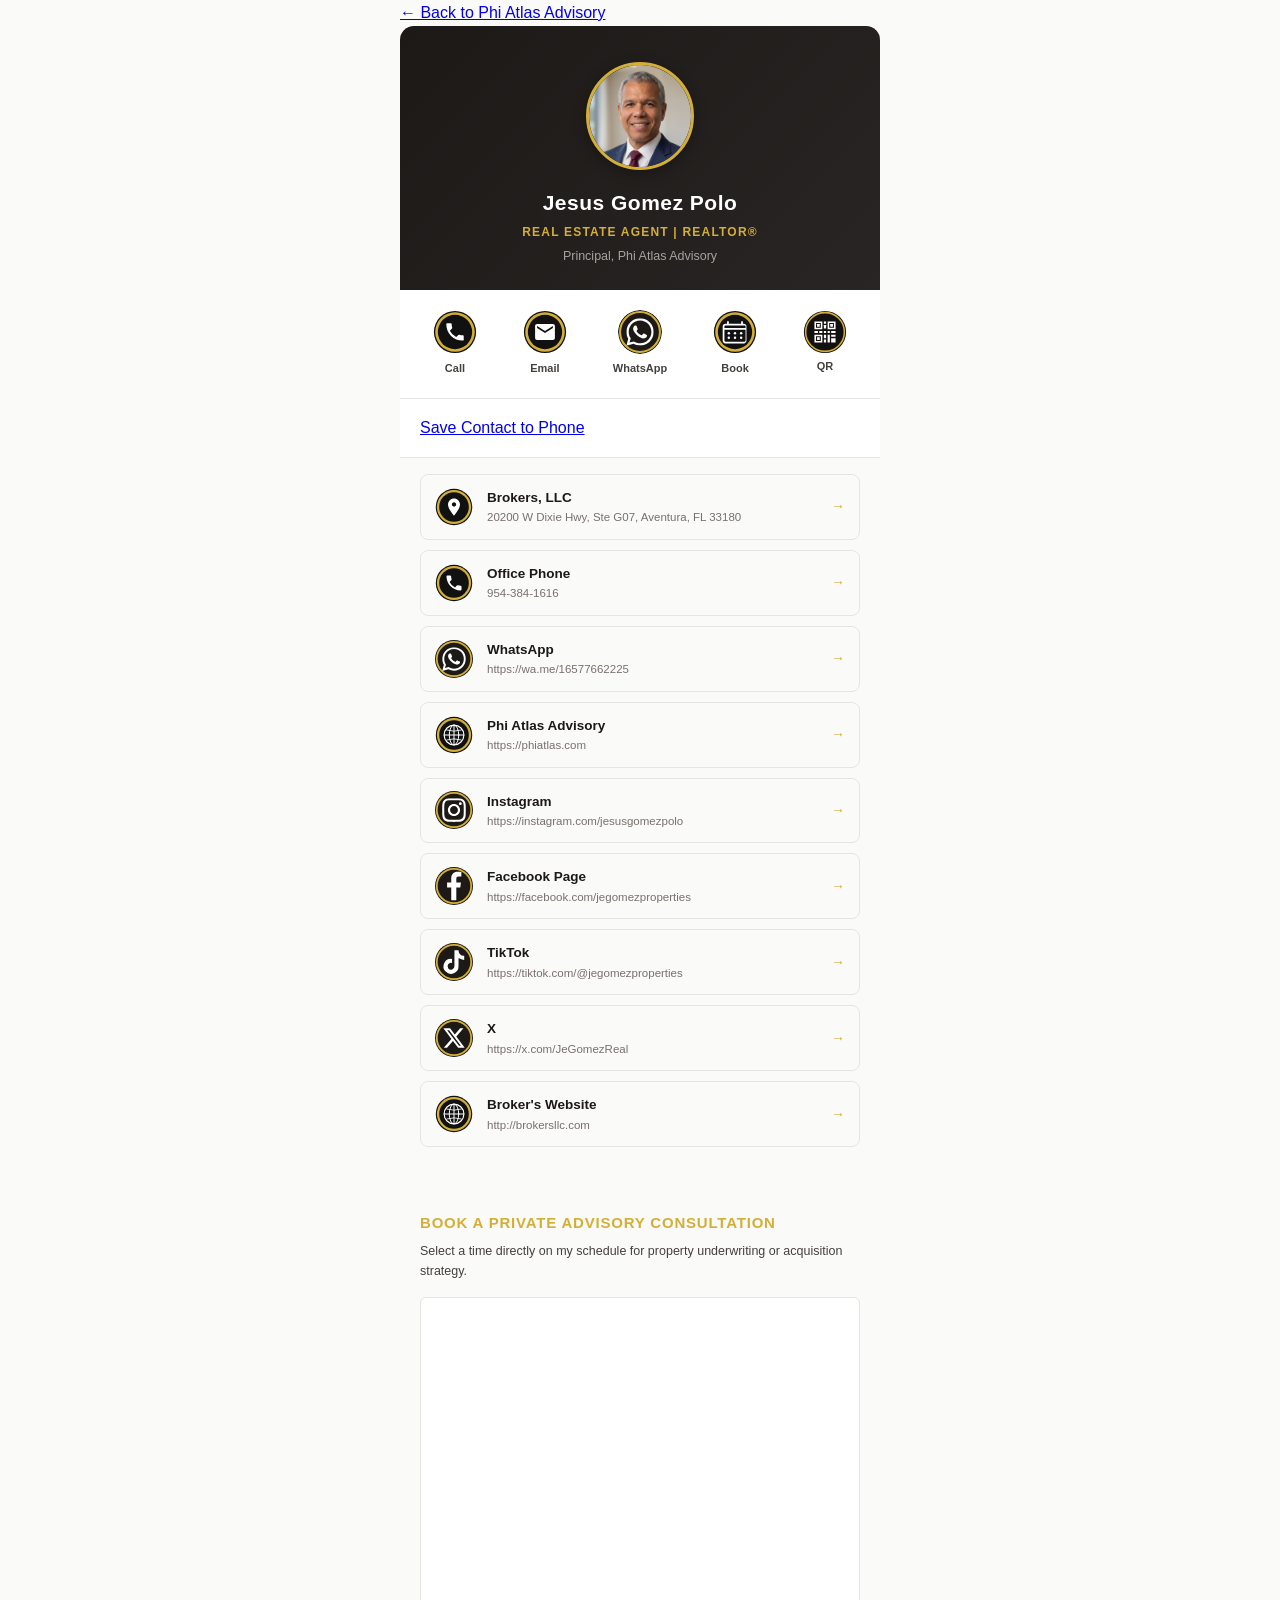
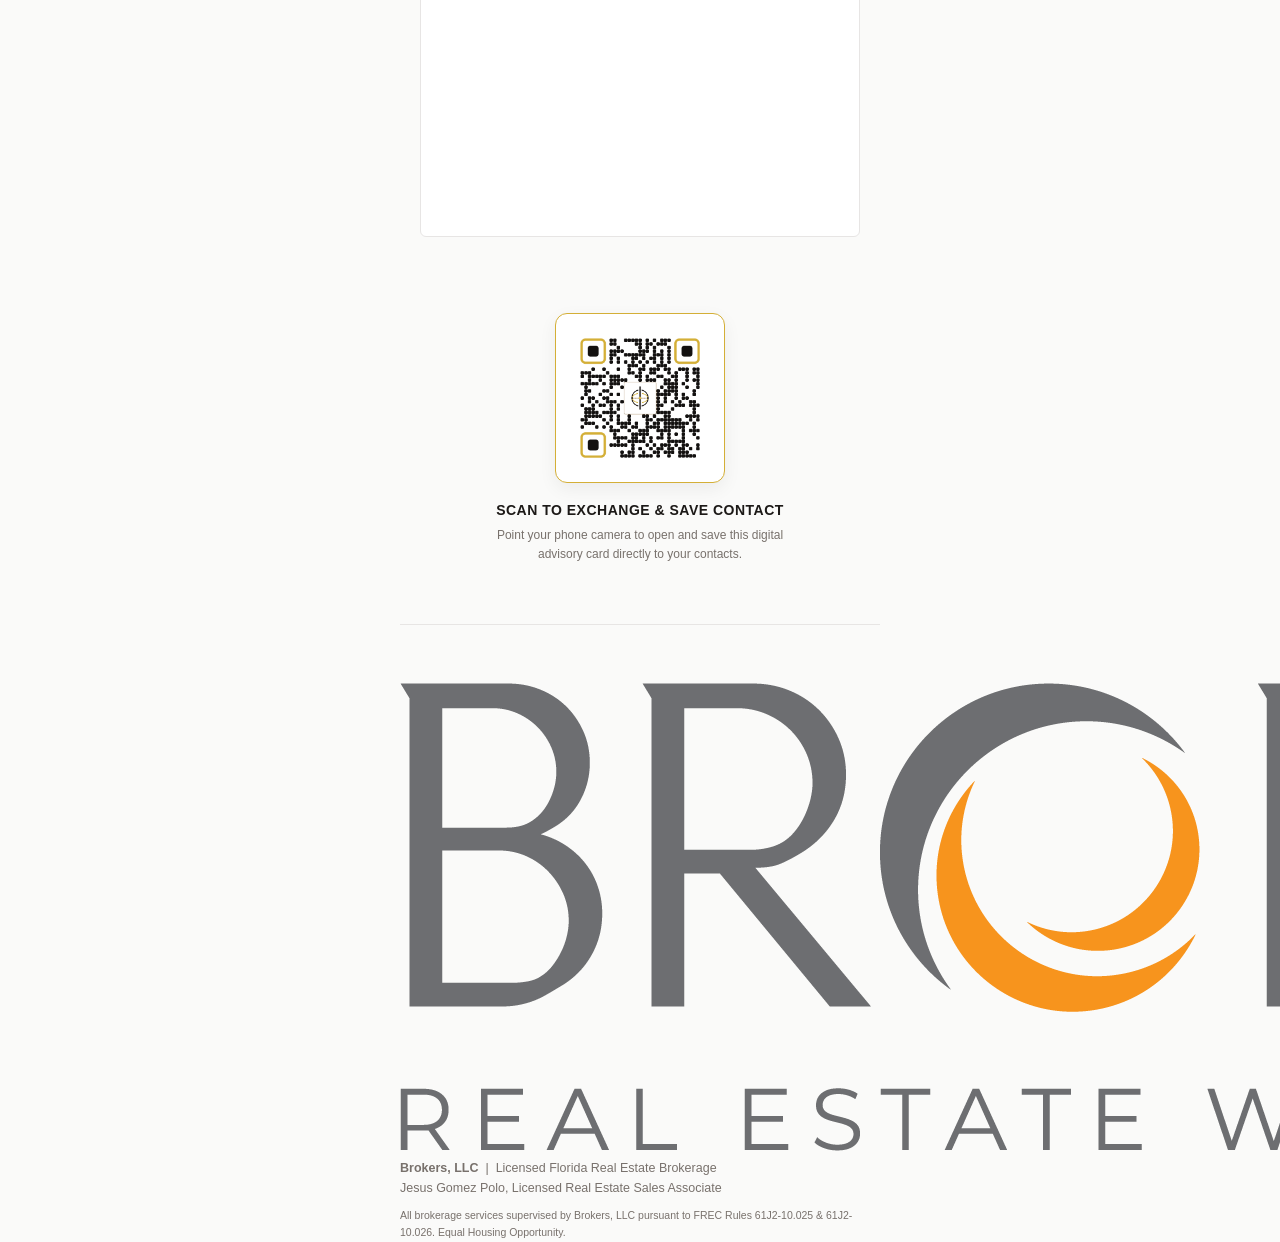
==== commit 81da3b8b: "Refactor CSS architecture and standardize 2-tier navigation" ====
--- a/connect/index.html
+++ b/connect/index.html
@@ -6,7 +6,7 @@
   <title>Connect | Jesus Gomez Polo | Phi Atlas Advisory</title>
   <meta name="description" content="Digital business card and direct advisory consultation scheduling for Jesus Gomez Polo, Licensed Real Estate Sales Associate with Brokers, LLC.">
 
-  <!-- FAVICON & PLATFORM ASSET SUITE -->
+  <!-- Favicon Suite -->
   <link rel="icon" href="/favicon.ico" sizes="any">
   <link rel="icon" type="image/svg+xml" href="/favicon.svg">
   <link rel="icon" type="image/png" sizes="32x32" href="/favicon-32x32.png">
@@ -14,451 +14,14 @@
   <link rel="apple-touch-icon" sizes="180x180" href="/apple-touch-icon.png">
   <link rel="manifest" href="/site.webmanifest">
 
-  <style>
-    :root {
-      --color-gold: #D4AF37;
-      --color-ochre: #9C784A;
-
-      /* Light Theme (Default) */
-      --bg-canvas: #FAFAF9;
-      --bg-surface: #FFFFFF;
-      --border-subtle: #E7E5E4;
-      --border-card: #D6D3D1;
-      --text-primary: #1C1917;
-      --text-secondary: #44403C;
-      --text-muted: #78716C;
-      --logo-primary: #1C1917;
-      --btn-outline-border: #D6D3D1;
-    }
-
-    @media (prefers-color-scheme: dark) {
-      :root {
-        --bg-canvas: #131110;
-        --bg-surface: #1C1917;
-        --border-subtle: #292524;
-        --border-card: #44403C;
-        --text-primary: #F5F5F4;
-        --text-secondary: #D6D3D1;
-        --text-muted: #A8A29E;
-        --logo-primary: #FFFFFF;
-        --btn-outline-border: #44403C;
-      }
-    }
-
-    * {
-      box-sizing: border-box;
-      margin: 0;
-      padding: 0;
-    }
-
-    html {
-      scroll-behavior: smooth;
-    }
-
-    body {
-      font-family: -apple-system, BlinkMacSystemFont, 'Segoe UI', Roboto, Helvetica, Arial, sans-serif;
-      background-color: var(--bg-canvas);
-      color: var(--text-primary);
-      line-height: 1.5;
-      min-height: 100vh;
-      display: flex;
-      flex-direction: column;
-      align-items: center;
-      padding: 32px 16px 48px;
-      transition: background-color 0.25s ease, color 0.25s ease;
-    }
-
-    .card-container {
-      max-width: 480px;
-      width: 100%;
-    }
-
-    .nav-back {
-      display: inline-flex;
-      align-items: center;
-      gap: 6px;
-      font-size: 13px;
-      font-weight: 600;
-      color: var(--color-gold);
-      text-decoration: none;
-      margin-bottom: 24px;
-      text-transform: uppercase;
-      letter-spacing: 0.5px;
-      transition: opacity 0.2s ease;
-    }
-
-    .nav-back:hover {
-      opacity: 0.8;
-    }
-
-    .bizcard {
-      background-color: var(--bg-surface);
-      border: 1px solid var(--border-subtle);
-      border-radius: 14px;
-      overflow: hidden;
-      box-shadow: 0 4px 20px rgba(0, 0, 0, 0.03);
-      margin-bottom: 24px;
-    }
-
-    .bizcard-header {
-      background: linear-gradient(135deg, #1C1917 0%, #292524 100%);
-      padding: 36px 20px 24px;
-      text-align: center;
-    }
-
-    .avatar-wrapper {
-      width: 108px;
-      height: 108px;
-      border-radius: 50%;
-      border: 3px solid var(--color-gold);
-      margin: 0 auto 16px;
-      overflow: hidden;
-      background-color: #1C1917;
-      box-shadow: 0 4px 14px rgba(0, 0, 0, 0.3);
-    }
-
-    .avatar-img {
-      width: 100%;
-      height: 100%;
-      object-fit: cover;
-      display: block;
-    }
-
-    .profile-name {
-      color: #FFFFFF;
-      font-size: 21px;
-      font-weight: 700;
-      letter-spacing: 0.5px;
-      margin-bottom: 4px;
-    }
-
-    .profile-title {
-      color: var(--color-gold);
-      font-size: 12px;
-      text-transform: uppercase;
-      letter-spacing: 1.2px;
-      font-weight: 600;
-    }
-
-    .profile-sub {
-      color: #A8A29E;
-      font-size: 12.5px;
-      margin-top: 4px;
-    }
-
-    .quick-actions {
-      display: flex;
-      justify-content: space-around;
-      padding: 20px 10px;
-      border-bottom: 1px solid var(--border-subtle);
-      background-color: var(--bg-surface);
-    }
-
-    .action-btn {
-      display: flex;
-      flex-direction: column;
-      align-items: center;
-      gap: 6px;
-      text-decoration: none;
-      color: var(--text-secondary);
-      font-size: 11px;
-      font-weight: 600;
-      background: none;
-      border: none;
-      cursor: pointer;
-      font-family: inherit;
-    }
-
-    .action-circle-icon {
-      width: 44px;
-      height: 44px;
-      border-radius: 50%;
-      object-fit: contain;
-      display: block;
-      transition: transform 0.2s ease;
-    }
-
-    .action-btn:hover .action-circle-icon {
-      transform: translateY(-2px) scale(1.04);
-    }
-
-    .cta-container {
-      padding: 16px 20px;
-      background-color: var(--bg-surface);
-      border-bottom: 1px solid var(--border-subtle);
-    }
-
-    .btn-save-contact {
-      display: flex;
-      align-items: center;
-      justify-content: center;
-      width: 100%;
-      padding: 13px;
-      background-color: var(--color-gold);
-      color: #1C1917;
-      font-size: 13px;
-      font-weight: 700;
-      text-transform: uppercase;
-      letter-spacing: 1px;
-      text-decoration: none;
-      border-radius: 6px;
-      transition: background-color 0.2s ease, transform 0.2s ease;
-    }
-
-    .btn-save-contact:hover {
-      background-color: #E2BC44;
-      transform: translateY(-1px);
-    }
-
-    .links-list {
-      padding: 16px 20px;
-      display: flex;
-      flex-direction: column;
-      gap: 10px;
-    }
-
-    .biz-link-row {
-      display: flex;
-      align-items: center;
-      justify-content: space-between;
-      padding: 12px 14px;
-      background-color: var(--bg-canvas);
-      border: 1px solid var(--border-subtle);
-      border-radius: 8px;
-      text-decoration: none;
-      color: inherit;
-      transition: all 0.2s ease;
-    }
-
-    .biz-link-row:hover {
-      border-color: var(--color-gold);
-      transform: translateX(2px);
-    }
-
-    .link-left {
-      display: flex;
-      align-items: center;
-      gap: 14px;
-    }
-
-    .link-badge-icon {
-      width: 38px;
-      height: 38px;
-      object-fit: contain;
-      flex-shrink: 0;
-      display: block;
-    }
-
-    .link-text-title {
-      font-size: 13.5px;
-      font-weight: 600;
-      color: var(--text-primary);
-    }
-
-    .link-text-sub {
-      font-size: 11.5px;
-      color: var(--text-muted);
-      word-break: break-all;
-    }
-
-    .link-arrow {
-      color: var(--color-gold);
-      font-size: 14px;
-      font-weight: 700;
-      margin-left: 8px;
-    }
-
-    .calendar-card {
-      background-color: var(--bg-surface);
-      border: 1px solid var(--border-subtle);
-      border-left: 4px solid var(--color-gold);
-      border-radius: 0 10px 10px 0;
-      padding: 24px 20px;
-      box-shadow: 0 4px 20px rgba(0, 0, 0, 0.03);
-      margin-bottom: 24px;
-    }
-
-    .calendar-card h3 {
-      font-size: 15px;
-      color: var(--color-gold);
-      letter-spacing: 0.8px;
-      text-transform: uppercase;
-      font-weight: 700;
-      margin-bottom: 6px;
-    }
-
-    .calendar-card p {
-      font-size: 12.5px;
-      color: var(--text-secondary);
-      margin-bottom: 16px;
-    }
-
-    .calendar-frame-box {
-      width: 100%;
-      height: 540px;
-      border-radius: 6px;
-      border: 1px solid var(--border-subtle);
-      overflow: hidden;
-      background-color: #FFFFFF;
-    }
-
-    .calendar-frame {
-      width: 100%;
-      height: 100%;
-      border: none;
-    }
-
-    .qr-share-card {
-      background-color: var(--bg-surface);
-      border: 1px solid var(--border-subtle);
-      border-radius: 12px;
-      padding: 28px 20px;
-      text-align: center;
-      box-shadow: 0 4px 20px rgba(0, 0, 0, 0.03);
-      margin-bottom: 32px;
-      display: flex;
-      flex-direction: column;
-      align-items: center;
-    }
-
-    .qr-frame-box {
-      width: 170px;
-      height: 170px;
-      padding: 10px;
-      background-color: #FFFFFF;
-      border: 1.5px solid var(--color-gold);
-      border-radius: 12px;
-      box-shadow: 0 6px 18px rgba(0, 0, 0, 0.06);
-      margin-bottom: 16px;
-    }
-
-    .qr-image {
-      width: 100%;
-      height: 100%;
-      object-fit: contain;
-      display: block;
-    }
-
-    .qr-title {
-      font-size: 14px;
-      font-weight: 700;
-      color: var(--text-primary);
-      letter-spacing: 0.5px;
-      text-transform: uppercase;
-      margin-bottom: 4px;
-    }
-
-    .qr-subtitle {
-      font-size: 12px;
-      color: var(--text-muted);
-      max-width: 320px;
-    }
-
-    /* Floating QR Modal */
-    .modal-overlay {
-      position: fixed;
-      top: 0;
-      left: 0;
-      width: 100vw;
-      height: 100vh;
-      background-color: rgba(19, 17, 16, 0.85);
-      backdrop-filter: blur(6px);
-      display: flex;
-      align-items: center;
-      justify-content: center;
-      z-index: 1000;
-      opacity: 0;
-      visibility: hidden;
-      transition: opacity 0.25s ease, visibility 0.25s ease;
-      padding: 20px;
-    }
-
-    .modal-overlay.active {
-      opacity: 1;
-      visibility: visible;
-    }
-
-    .modal-window {
-      background-color: var(--bg-surface);
-      border: 1.5px solid var(--color-gold);
-      border-radius: 16px;
-      padding: 32px 24px 28px;
-      max-width: 340px;
-      width: 100%;
-      text-align: center;
-      position: relative;
-      box-shadow: 0 20px 40px rgba(0, 0, 0, 0.4);
-      transform: scale(0.92);
-      transition: transform 0.25s ease;
-    }
-
-    .modal-overlay.active .modal-window {
-      transform: scale(1);
-    }
-
-    .modal-close {
-      position: absolute;
-      top: 12px;
-      right: 14px;
-      background: none;
-      border: none;
-      font-size: 24px;
-      line-height: 1;
-      color: var(--text-muted);
-      cursor: pointer;
-      transition: color 0.2s ease;
-    }
-
-    .modal-close:hover {
-      color: var(--color-gold);
-    }
-
-    .modal-qr-frame {
-      width: 200px;
-      height: 200px;
-      margin: 0 auto 18px;
-      padding: 10px;
-      background-color: #FFFFFF;
-      border: 1px solid var(--border-subtle);
-      border-radius: 12px;
-    }
-
-    .modal-title {
-      font-size: 15px;
-      font-weight: 700;
-      color: var(--text-primary);
-      text-transform: uppercase;
-      letter-spacing: 0.6px;
-      margin-bottom: 6px;
-    }
-
-    .modal-sub {
-      font-size: 12px;
-      color: var(--text-muted);
-      line-height: 1.4;
-    }
-
-    footer {
-      border-top: 1px solid var(--border-subtle);
-      padding-top: 24px;
-      font-size: 11.5px;
-      color: var(--text-muted);
-      text-align: center;
-      line-height: 1.6;
-    }
-
-    .footer-broker-img {
-      height: 32px;
-      width: auto;
-      margin-bottom: 10px;
-      display: inline-block;
-    }
-  </style>
+  <!-- Decoupled Modular Stylesheets -->
+  <link rel="stylesheet" href="/css/base.css">
+  <link rel="stylesheet" href="/css/components/connect.css">
 </head>
 <body>
 
-  <div class="card-container">
-    <a href="/" class="nav-back">← Back to Phi Atlas Advisory</a>
+  <div class="connect-container">
+    <a href="/" class="nav-back">&larr; Back to Phi Atlas Advisory</a>
 
     <!-- THE DIGITAL BIZCARD -->
     <div class="bizcard">
@@ -469,7 +32,7 @@
           <img src="/headshot.jpeg" alt="Jesus Gomez Polo" class="avatar-img" onerror="this.style.display='none'">
         </div>
         <h1 class="profile-name">Jesus Gomez Polo</h1>
-        <p class="profile-title">Real Estate Agent | REALTOR®</p>
+        <p class="profile-title">Real Estate Agent | REALTOR&reg;</p>
         <p class="profile-sub">Principal, Phi Atlas Advisory</p>
       </div>
 
@@ -516,7 +79,7 @@
               <div class="link-text-sub">20200 W Dixie Hwy, Ste G07, Aventura, FL 33180</div>
             </div>
           </div>
-          <span class="link-arrow">→</span>
+          <span class="link-arrow">&rarr;</span>
         </a>
 
         <a href="tel:+19543841616" class="biz-link-row">
@@ -527,7 +90,7 @@
               <div class="link-text-sub">954-384-1616</div>
             </div>
           </div>
-          <span class="link-arrow">→</span>
+          <span class="link-arrow">&rarr;</span>
         </a>
 
         <a href="https://wa.me/16577662225" target="_blank" rel="noopener" class="biz-link-row">
@@ -538,7 +101,7 @@
               <div class="link-text-sub">https://wa.me/16577662225</div>
             </div>
           </div>
-          <span class="link-arrow">→</span>
+          <span class="link-arrow">&rarr;</span>
         </a>
 
         <a href="https://phiatlas.com" class="biz-link-row">
@@ -549,7 +112,7 @@
               <div class="link-text-sub">https://phiatlas.com</div>
             </div>
           </div>
-          <span class="link-arrow">→</span>
+          <span class="link-arrow">&rarr;</span>
         </a>
 
         <a href="https://instagram.com/jesusgomezpolo" target="_blank" rel="noopener" class="biz-link-row">
@@ -560,7 +123,7 @@
               <div class="link-text-sub">https://instagram.com/jesusgomezpolo</div>
             </div>
           </div>
-          <span class="link-arrow">→</span>
+          <span class="link-arrow">&rarr;</span>
         </a>
 
         <a href="https://www.facebook.com/jegomezproperties" target="_blank" rel="noopener" class="biz-link-row">
@@ -571,7 +134,7 @@
               <div class="link-text-sub">https://facebook.com/jegomezproperties</div>
             </div>
           </div>
-          <span class="link-arrow">→</span>
+          <span class="link-arrow">&rarr;</span>
         </a>
 
         <a href="https://www.tiktok.com/@jegomezproperties" target="_blank" rel="noopener" class="biz-link-row">
@@ -582,7 +145,7 @@
               <div class="link-text-sub">https://tiktok.com/@jegomezproperties</div>
             </div>
           </div>
-          <span class="link-arrow">→</span>
+          <span class="link-arrow">&rarr;</span>
         </a>
 
         <a href="https://x.com/JeGomezReal" target="_blank" rel="noopener" class="biz-link-row">
@@ -593,7 +156,7 @@
               <div class="link-text-sub">https://x.com/JeGomezReal</div>
             </div>
           </div>
-          <span class="link-arrow">→</span>
+          <span class="link-arrow">&rarr;</span>
         </a>
 
         <a href="http://brokersllc.com" target="_blank" rel="noopener" class="biz-link-row">
@@ -604,7 +167,7 @@
               <div class="link-text-sub">http://brokersllc.com</div>
             </div>
           </div>
-          <span class="link-arrow">→</span>
+          <span class="link-arrow">&rarr;</span>
         </a>
       </div>
     </div>
@@ -632,7 +195,7 @@
     </div>
 
     <!-- FREC STATUTORY COMPLIANCE FOOTER -->
-    <footer>
+    <footer class="connect-footer">
       <img src="/broker-logo.png" alt="Brokers LLC Logo" class="footer-broker-img">
       <p><strong>Brokers, LLC</strong> &nbsp;|&nbsp; Licensed Florida Real Estate Brokerage</p>
       <p>Jesus Gomez Polo, Licensed Real Estate Sales Associate</p>
@@ -671,7 +234,6 @@
     qrBtn.addEventListener('click', openModal);
     closeBtn.addEventListener('click', closeModal);
 
-    // Close when clicking outside the window or pressing Escape
     qrModal.addEventListener('click', (e) => {
       if (e.target === qrModal) closeModal();
     });
--- a/css/base.css
+++ b/css/base.css
@@ -0,0 +1,377 @@
+/* ==========================================================================
+   Phi Atlas Advisory - Foundation (base.css)
+   Strictly Foundation: Tokens, Typography, Layout, Navigation, FREC Footer
+   ========================================================================== */
+
+:root {
+  --color-gold: #D4AF37;
+  --color-ochre: #9C784A;
+
+  --bg-canvas: #FAFAF9;
+  --bg-surface: #FFFFFF;
+  --border-subtle: #E7E5E4;
+  --border-card: #D6D3D1;
+  --text-primary: #1C1917;
+  --text-secondary: #44403C;
+  --text-muted: #78716C;
+  --logo-primary: #1C1917;
+  --btn-outline-border: #D6D3D1;
+}
+
+@media (prefers-color-scheme: dark) {
+  :root {
+    --bg-canvas: #131110;
+    --bg-surface: #1C1917;
+    --border-subtle: #292524;
+    --border-card: #44403C;
+    --text-primary: #F5F5F4;
+    --text-secondary: #D6D3D1;
+    --text-muted: #A8A29E;
+    --logo-primary: #FFFFFF;
+    --btn-outline-border: #44403C;
+  }
+}
+
+* {
+  box-sizing: border-box;
+  margin: 0;
+  padding: 0;
+}
+
+html {
+  scroll-behavior: smooth;
+}
+
+body {
+  font-family: -apple-system, BlinkMacSystemFont, 'Segoe UI', Roboto, Helvetica, Arial, sans-serif;
+  background-color: var(--bg-canvas);
+  color: var(--text-primary);
+  line-height: 1.6;
+  display: flex;
+  flex-direction: column;
+  min-height: 100vh;
+  transition: background-color 0.25s ease, color 0.25s ease;
+}
+
+.container {
+  max-width: 860px;
+  margin: 0 auto;
+  padding: 48px 24px 40px;
+  flex: 1;
+  width: 100%;
+}
+
+/* Page Section Titles & Subheadings */
+.page-title {
+  font-size: 24px;
+  font-weight: 700;
+  margin-bottom: 12px;
+  color: var(--text-primary);
+}
+
+.lead-text {
+  font-size: 17px;
+  color: var(--text-secondary);
+  margin-bottom: 36px;
+  font-weight: 400;
+  line-height: 1.65;
+}
+
+.lead-text strong {
+  color: var(--text-primary);
+  font-weight: 600;
+}
+
+/* Header & Line 1 Navigation */
+header {
+  border-bottom: 1px solid var(--border-subtle);
+  padding-bottom: 24px;
+  margin-bottom: 32px;
+}
+
+.header-nav {
+  display: flex;
+  justify-content: space-between;
+  align-items: center;
+  flex-wrap: wrap;
+  gap: 20px;
+}
+
+.brand-identity {
+  display: flex;
+  align-items: center;
+  gap: 16px;
+  text-decoration: none;
+}
+
+.brand-mark {
+  width: 52px;
+  height: 52px;
+  flex-shrink: 0;
+}
+
+.brand-text {
+  display: flex;
+  flex-direction: column;
+}
+
+.brand-title {
+  font-size: 20px;
+  font-weight: 700;
+  letter-spacing: 1.8px;
+  color: var(--text-primary);
+  text-transform: uppercase;
+  line-height: 1.15;
+}
+
+.brand-subtitle {
+  font-size: 10.5px;
+  letter-spacing: 1.8px;
+  color: var(--color-gold);
+  text-transform: uppercase;
+  font-weight: 600;
+  margin-top: 4px;
+}
+
+.nav-links {
+  display: flex;
+  align-items: center;
+  gap: 24px;
+  list-style: none;
+}
+
+.nav-link {
+  font-size: 13.5px;
+  font-weight: 600;
+  letter-spacing: 0.8px;
+  text-transform: uppercase;
+  color: var(--text-secondary);
+  text-decoration: none;
+  transition: color 0.2s ease;
+}
+
+.nav-link:hover,
+.nav-link.active {
+  color: var(--color-gold);
+}
+
+.broker-header-lockup {
+  display: flex;
+  flex-direction: column;
+  align-items: flex-end;
+  gap: 4px;
+  border-left: 1px solid var(--border-subtle);
+  padding-left: 20px;
+}
+
+.broker-header-label {
+  font-size: 9px;
+  letter-spacing: 1.2px;
+  text-transform: uppercase;
+  color: var(--text-muted);
+  font-weight: 600;
+}
+
+.broker-logo-header {
+  height: 32px;
+  width: auto;
+  display: block;
+  object-fit: contain;
+}
+
+@media (prefers-color-scheme: dark) {
+  .broker-logo-header {
+    filter: brightness(1.15);
+  }
+}
+
+/* Line 2: Contextual Two-Tier Sub-Navigation */
+.subnav-bar {
+  display: flex;
+  align-items: center;
+  gap: 28px;
+  border-bottom: 1px solid var(--border-subtle);
+  margin-top: -16px;
+  margin-bottom: 36px;
+  padding-bottom: 12px;
+  overflow-x: auto;
+}
+
+.subnav-link {
+  font-size: 12.5px;
+  font-weight: 600;
+  text-transform: uppercase;
+  letter-spacing: 0.9px;
+  color: var(--text-muted);
+  text-decoration: none;
+  padding-bottom: 4px;
+  border-bottom: 2px solid transparent;
+  white-space: nowrap;
+  transition: color 0.2s ease, border-color 0.2s ease;
+}
+
+.subnav-link:hover {
+  color: var(--text-primary);
+}
+
+.subnav-link.active {
+  color: var(--color-gold);
+  border-bottom-color: var(--color-gold);
+}
+
+/* Shared Reusable Surfaces */
+.surface-card {
+  background-color: var(--bg-surface);
+  border: 1px solid var(--border-subtle);
+  border-radius: 12px;
+  box-shadow: 0 4px 18px rgba(0, 0, 0, 0.02);
+}
+
+.surface-card-accent {
+  background-color: var(--bg-surface);
+  border: 1px solid var(--border-subtle);
+  border-left: 4px solid var(--color-gold);
+  border-radius: 0 10px 10px 0;
+  box-shadow: 0 2px 10px rgba(0, 0, 0, 0.02);
+}
+
+/* Button & Action Primitives */
+.btn {
+  display: inline-flex;
+  align-items: center;
+  justify-content: center;
+  padding: 12px 22px;
+  font-size: 13.5px;
+  font-weight: 600;
+  letter-spacing: 0.5px;
+  text-decoration: none;
+  border-radius: 4px;
+  transition: all 0.2s ease;
+}
+
+.btn-gold {
+  background-color: var(--color-gold);
+  color: #1C1917;
+}
+
+.btn-gold:hover {
+  background-color: #E2BC44;
+  transform: translateY(-1px);
+}
+
+.btn-outline {
+  border: 1px solid var(--btn-outline-border);
+  color: var(--text-primary);
+  background-color: var(--bg-surface);
+}
+
+.btn-outline:hover {
+  border-color: var(--color-gold);
+  color: var(--color-gold);
+  transform: translateY(-1px);
+}
+
+.btn-block {
+  width: 100%;
+}
+
+.action-links {
+  display: flex;
+  flex-wrap: wrap;
+  gap: 14px;
+  margin-top: 24px;
+  margin-bottom: 48px;
+}
+
+/* Section Dividers */
+.section-bridge {
+  margin-top: 48px;
+  margin-bottom: 48px;
+  border-top: 1px solid var(--border-subtle);
+  padding-top: 36px;
+}
+
+.section-bridge-title {
+  font-size: 18px;
+  font-weight: 700;
+  color: var(--text-primary);
+  margin-bottom: 8px;
+}
+
+.section-bridge-desc {
+  font-size: 14.5px;
+  color: var(--text-secondary);
+}
+
+/* FREC Statutory Footer */
+footer {
+  border-top: 1px solid var(--border-subtle);
+  padding-top: 32px;
+  font-size: 12.5px;
+  color: var(--text-muted);
+  line-height: 1.65;
+}
+
+.footer-brand-strip {
+  display: flex;
+  justify-content: space-between;
+  align-items: center;
+  flex-wrap: wrap;
+  gap: 16px;
+  margin-bottom: 20px;
+}
+
+.footer-broker-logo {
+  height: 38px;
+  width: auto;
+  display: block;
+}
+
+.footer-brokerage-title {
+  font-weight: 700;
+  color: var(--text-primary);
+  font-size: 14px;
+  text-transform: uppercase;
+  letter-spacing: 0.5px;
+}
+
+.footer-compliance-text {
+  font-size: 11.5px;
+  color: var(--text-muted);
+  margin-top: 14px;
+  padding-top: 14px;
+  border-top: 1px dashed var(--border-subtle);
+}
+
+.footer-links a {
+  color: var(--color-gold);
+  text-decoration: none;
+}
+
+.footer-links a:hover {
+  text-decoration: underline;
+}
+
+@media (max-width: 640px) {
+  .header-nav {
+    flex-direction: column;
+    align-items: flex-start;
+  }
+  .nav-links {
+    width: 100%;
+    justify-content: flex-start;
+    gap: 16px;
+    padding: 8px 0;
+  }
+  .broker-header-lockup {
+    border-left: none;
+    padding-left: 0;
+    align-items: flex-start;
+  }
+  .action-links {
+    flex-direction: column;
+  }
+  .btn {
+    width: 100%;
+  }
+}
--- a/css/components/connect.css
+++ b/css/components/connect.css
@@ -0,0 +1,329 @@
+/* ==========================================================================
+   Connect / Digital Business Card Component (connect.css)
+   Scoped specifically to /connect/index.html
+   ========================================================================== */
+
+.connect-container {
+  max-width: 480px;
+  width: 100%;
+  margin: 0 auto;
+}
+
+/* Digital Bizcard Profile Lockup */
+.bizcard {
+  border-radius: 14px;
+  overflow: hidden;
+  margin-bottom: 24px;
+}
+
+.bizcard-header {
+  background: linear-gradient(135deg, #1C1917 0%, #292524 100%);
+  padding: 36px 20px 24px;
+  text-align: center;
+}
+
+.avatar-wrapper {
+  width: 108px;
+  height: 108px;
+  border-radius: 50%;
+  border: 3px solid var(--color-gold);
+  margin: 0 auto 16px;
+  overflow: hidden;
+  background-color: #1C1917;
+  box-shadow: 0 4px 14px rgba(0, 0, 0, 0.3);
+}
+
+.avatar-img {
+  width: 100%;
+  height: 100%;
+  object-fit: cover;
+  display: block;
+}
+
+.profile-name {
+  color: #FFFFFF;
+  font-size: 21px;
+  font-weight: 700;
+  letter-spacing: 0.5px;
+  margin-bottom: 4px;
+}
+
+.profile-title {
+  color: var(--color-gold);
+  font-size: 12px;
+  text-transform: uppercase;
+  letter-spacing: 1.2px;
+  font-weight: 600;
+}
+
+.profile-sub {
+  color: #A8A29E;
+  font-size: 12.5px;
+  margin-top: 4px;
+}
+
+/* Quick Action Circle Buttons */
+.quick-actions {
+  display: flex;
+  justify-content: space-around;
+  padding: 20px 10px;
+  border-bottom: 1px solid var(--border-subtle);
+  background-color: var(--bg-surface);
+}
+
+.action-btn {
+  display: flex;
+  flex-direction: column;
+  align-items: center;
+  gap: 6px;
+  text-decoration: none;
+  color: var(--text-secondary);
+  font-size: 11px;
+  font-weight: 600;
+  background: none;
+  border: none;
+  cursor: pointer;
+  font-family: inherit;
+}
+
+.action-circle-icon {
+  width: 44px;
+  height: 44px;
+  border-radius: 50%;
+  object-fit: contain;
+  display: block;
+  transition: transform 0.2s ease;
+}
+
+.action-btn:hover .action-circle-icon {
+  transform: translateY(-2px) scale(1.04);
+}
+
+/* CTA Container */
+.cta-container {
+  padding: 16px 20px;
+  background-color: var(--bg-surface);
+  border-bottom: 1px solid var(--border-subtle);
+}
+
+/* Links List */
+.links-list {
+  padding: 16px 20px;
+  display: flex;
+  flex-direction: column;
+  gap: 10px;
+}
+
+.biz-link-row {
+  display: flex;
+  align-items: center;
+  justify-content: space-between;
+  padding: 12px 14px;
+  background-color: var(--bg-canvas);
+  border: 1px solid var(--border-subtle);
+  border-radius: 8px;
+  text-decoration: none;
+  color: inherit;
+  transition: all 0.2s ease;
+}
+
+.biz-link-row:hover {
+  border-color: var(--color-gold);
+  transform: translateX(2px);
+}
+
+.link-left {
+  display: flex;
+  align-items: center;
+  gap: 14px;
+}
+
+.link-badge-icon {
+  width: 38px;
+  height: 38px;
+  object-fit: contain;
+  flex-shrink: 0;
+  display: block;
+}
+
+.link-text-title {
+  font-size: 13.5px;
+  font-weight: 600;
+  color: var(--text-primary);
+}
+
+.link-text-sub {
+  font-size: 11.5px;
+  color: var(--text-muted);
+  word-break: break-all;
+}
+
+.link-arrow {
+  color: var(--color-gold);
+  font-size: 14px;
+  font-weight: 700;
+  margin-left: 8px;
+}
+
+/* Calendar Card */
+.calendar-card {
+  padding: 24px 20px;
+  margin-bottom: 24px;
+}
+
+.calendar-card h3 {
+  font-size: 15px;
+  color: var(--color-gold);
+  letter-spacing: 0.8px;
+  text-transform: uppercase;
+  font-weight: 700;
+  margin-bottom: 6px;
+}
+
+.calendar-card p {
+  font-size: 12.5px;
+  color: var(--text-secondary);
+  margin-bottom: 16px;
+}
+
+.calendar-frame-box {
+  width: 100%;
+  height: 540px;
+  border-radius: 6px;
+  border: 1px solid var(--border-subtle);
+  overflow: hidden;
+  background-color: #FFFFFF;
+}
+
+.calendar-frame {
+  width: 100%;
+  height: 100%;
+  border: none;
+}
+
+/* QR Code Section */
+.qr-share-card {
+  padding: 28px 20px;
+  text-align: center;
+  margin-bottom: 32px;
+  display: flex;
+  flex-direction: column;
+  align-items: center;
+}
+
+.qr-frame-box {
+  width: 170px;
+  height: 170px;
+  padding: 10px;
+  background-color: #FFFFFF;
+  border: 1.5px solid var(--color-gold);
+  border-radius: 12px;
+  box-shadow: 0 6px 18px rgba(0, 0, 0, 0.06);
+  margin-bottom: 16px;
+}
+
+.qr-image {
+  width: 100%;
+  height: 100%;
+  object-fit: contain;
+  display: block;
+}
+
+.qr-title {
+  font-size: 14px;
+  font-weight: 700;
+  color: var(--text-primary);
+  letter-spacing: 0.5px;
+  text-transform: uppercase;
+  margin-bottom: 4px;
+}
+
+.qr-subtitle {
+  font-size: 12px;
+  color: var(--text-muted);
+  max-width: 320px;
+}
+
+/* Modal Overlay */
+.modal-overlay {
+  position: fixed;
+  top: 0;
+  left: 0;
+  width: 100vw;
+  height: 100vh;
+  background-color: rgba(19, 17, 16, 0.85);
+  backdrop-filter: blur(6px);
+  display: flex;
+  align-items: center;
+  justify-content: center;
+  z-index: 1000;
+  opacity: 0;
+  visibility: hidden;
+  transition: opacity 0.25s ease, visibility 0.25s ease;
+  padding: 20px;
+}
+
+.modal-overlay.active {
+  opacity: 1;
+  visibility: visible;
+}
+
+.modal-window {
+  background-color: var(--bg-surface);
+  border: 1.5px solid var(--color-gold);
+  border-radius: 16px;
+  padding: 32px 24px 28px;
+  max-width: 340px;
+  width: 100%;
+  text-align: center;
+  position: relative;
+  box-shadow: 0 20px 40px rgba(0, 0, 0, 0.4);
+  transform: scale(0.92);
+  transition: transform 0.25s ease;
+}
+
+.modal-overlay.active .modal-window {
+  transform: scale(1);
+}
+
+.modal-close {
+  position: absolute;
+  top: 12px;
+  right: 14px;
+  background: none;
+  border: none;
+  font-size: 24px;
+  line-height: 1;
+  color: var(--text-muted);
+  cursor: pointer;
+  transition: color 0.2s ease;
+}
+
+.modal-close:hover {
+  color: var(--color-gold);
+}
+
+.modal-qr-frame {
+  width: 200px;
+  height: 200px;
+  margin: 0 auto 18px;
+  padding: 10px;
+  background-color: #FFFFFF;
+  border: 1px solid var(--border-subtle);
+  border-radius: 12px;
+}
+
+.modal-title {
+  font-size: 15px;
+  font-weight: 700;
+  color: var(--text-primary);
+  text-transform: uppercase;
+  letter-spacing: 0.6px;
+  margin-bottom: 6px;
+}
+
+.modal-sub {
+  font-size: 12px;
+  color: var(--text-muted);
+  line-height: 1.4;
+}
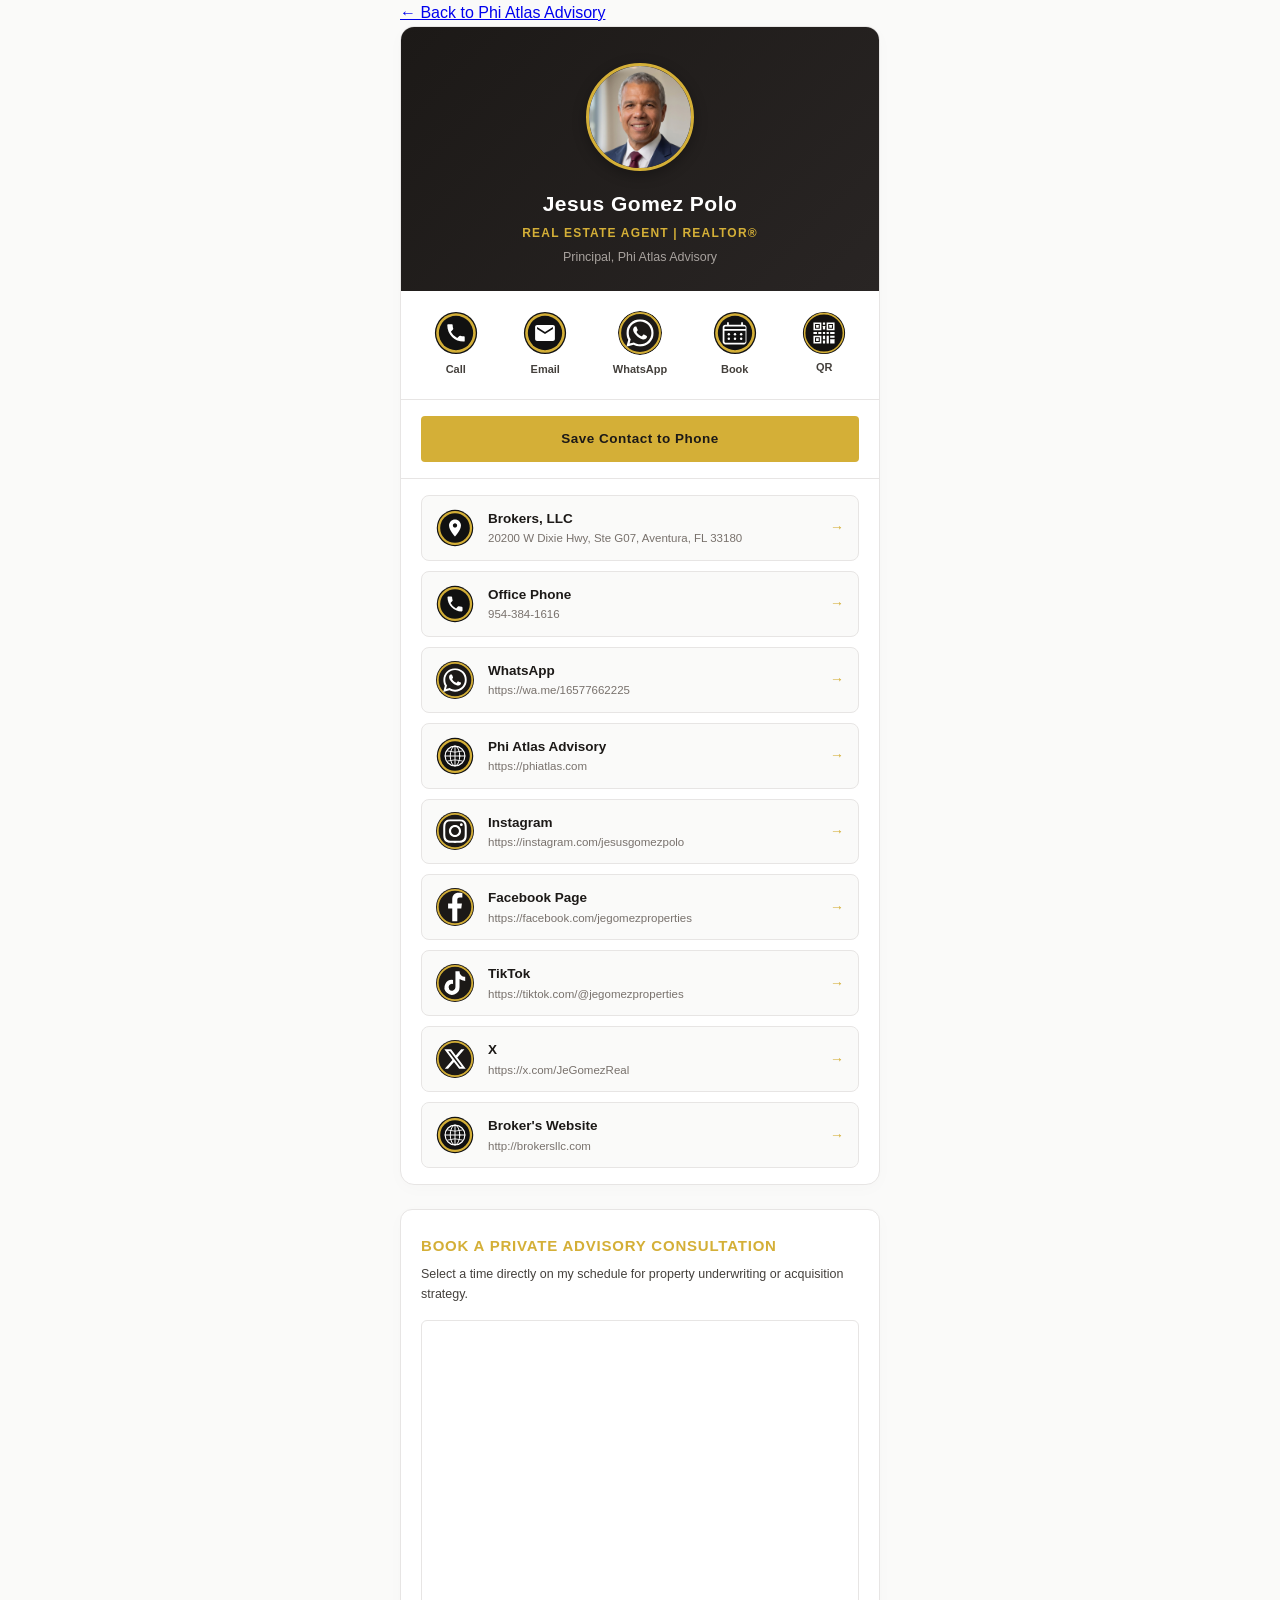
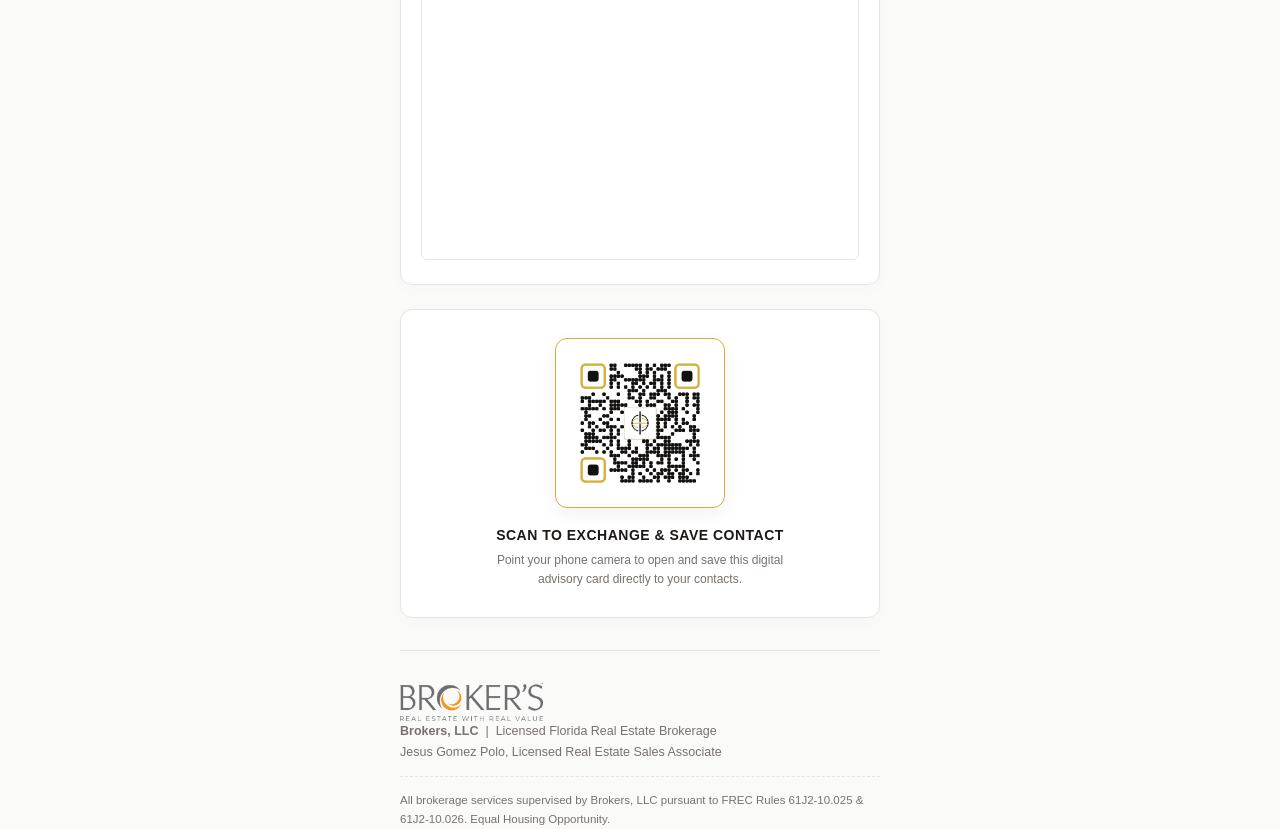
==== commit 84056edb: "Refactoring JS code" ====
--- a/connect/index.html
+++ b/connect/index.html
@@ -24,7 +24,7 @@
     <a href="/" class="nav-back">&larr; Back to Phi Atlas Advisory</a>
 
     <!-- THE DIGITAL BIZCARD -->
-    <div class="bizcard">
+    <div class="bizcard surface-card">
       
       <!-- Profile Header -->
       <div class="bizcard-header">
@@ -64,7 +64,7 @@
       <div class="cta-container">
         <a href="data:text/vcard;charset=utf-8,BEGIN%3AVCARD%0AVERSION%3A3.0%0AFN%3AJesus%20Gomez%20Polo%0AORG%3APhi%20Atlas%20Advisory%3BBrokers%20LLC%0ATITLE%3ALicensed%20Real%20Estate%20Sales%20Associate%0ATEL%3BTYPE%3DCELL%3A%2B16577662225%0ATEL%3BTYPE%3DWORK%3A%2B19543841616%0AEMAIL%3Ajegomez%40phiatlas.com%0AURL%3Ahttps%3A%2F%2Fphiatlas.com%0AADR%3BTYPE%3DWORK%3A%3B%3B20200%20West%20Dixie%20Hwy%2C%20Suite%20G07%3BAventura%3BFL%3B33180%3BUSA%0AEND%3AVCARD" 
            download="Jesus_Gomez_Polo.vcf" 
-           class="btn-save-contact">
+           class="btn btn-gold btn-block">
           Save Contact to Phone
         </a>
       </div>
@@ -173,7 +173,7 @@
     </div>
 
     <!-- CALENDAR BOOKING INTEGRATION -->
-    <div id="calendar-booking" class="calendar-card">
+    <div id="calendar-booking" class="calendar-card surface-card">
       <h3>Book a Private Advisory Consultation</h3>
       <p>Select a time directly on my schedule for property underwriting or acquisition strategy.</p>
       <div class="calendar-frame-box">
@@ -186,7 +186,7 @@
     </div>
 
     <!-- INLINE QR CODE SHARE CARD -->
-    <div id="qr-section" class="qr-share-card">
+    <div id="qr-section" class="qr-share-card surface-card">
       <div class="qr-frame-box">
         <img src="/icons/qr-connect.png" alt="Scan to Connect" class="qr-image">
       </div>
@@ -195,11 +195,11 @@
     </div>
 
     <!-- FREC STATUTORY COMPLIANCE FOOTER -->
-    <footer class="connect-footer">
-      <img src="/broker-logo.png" alt="Brokers LLC Logo" class="footer-broker-img">
+    <footer class="footer-center">
+      <img src="/broker-logo.png" alt="Brokers LLC Logo" class="footer-broker-logo">
       <p><strong>Brokers, LLC</strong> &nbsp;|&nbsp; Licensed Florida Real Estate Brokerage</p>
       <p>Jesus Gomez Polo, Licensed Real Estate Sales Associate</p>
-      <p style="font-size: 10.5px; margin-top: 8px;">
+      <p class="footer-compliance-text">
         All brokerage services supervised by Brokers, LLC pursuant to FREC Rules 61J2-10.025 &amp; 61J2-10.026. Equal Housing Opportunity.
       </p>
     </footer>
